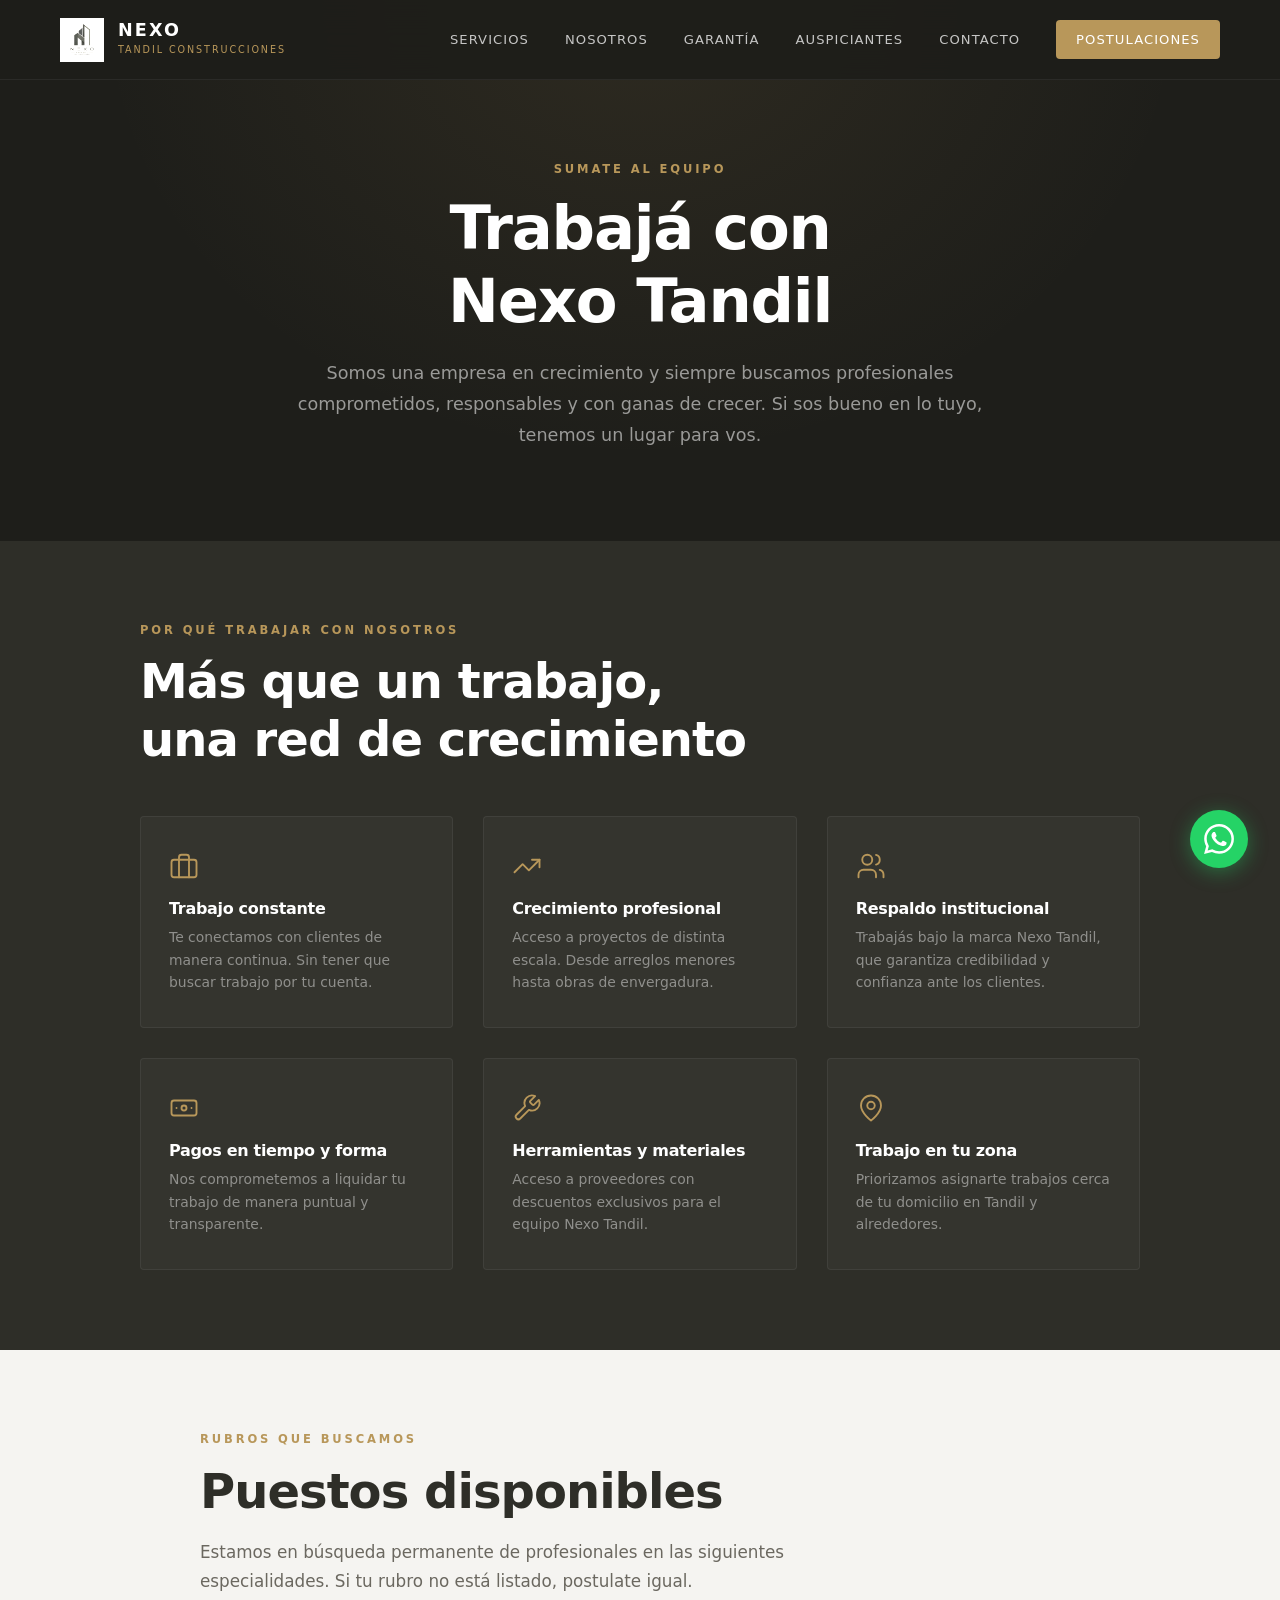
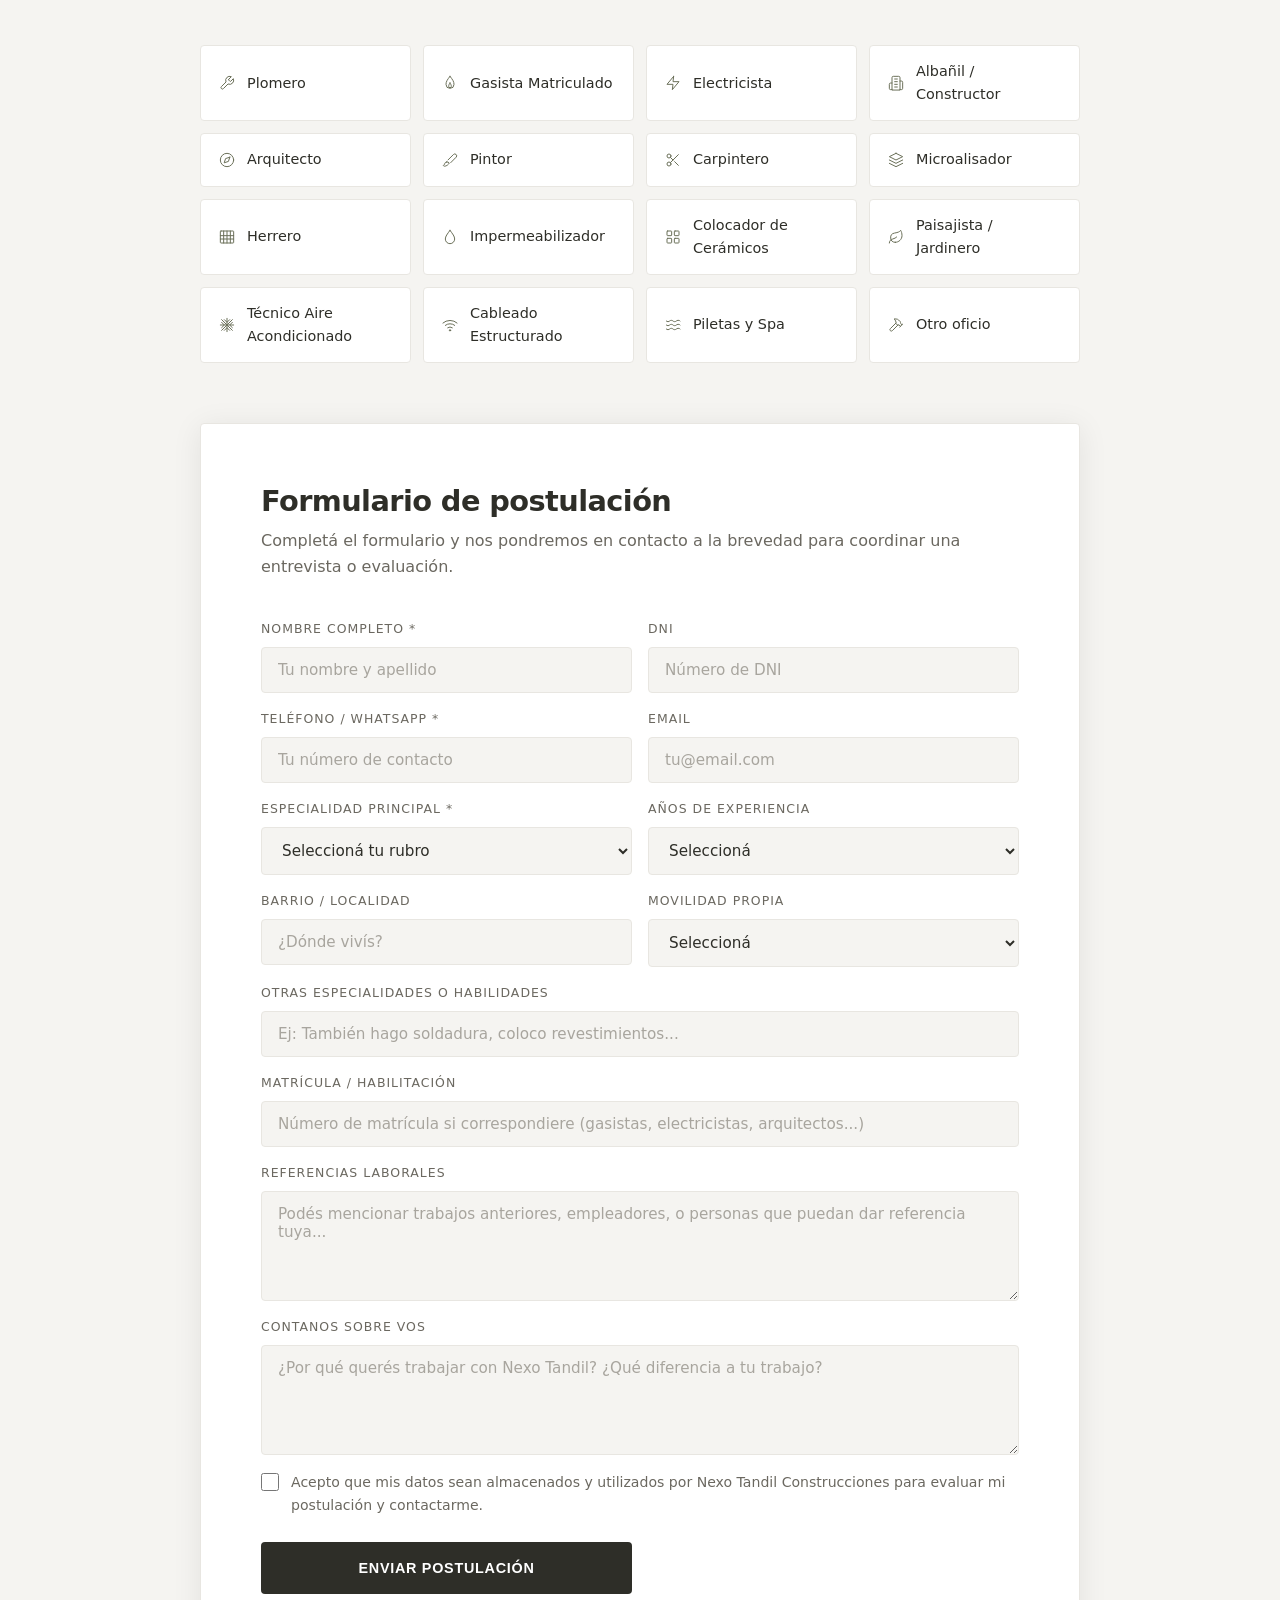
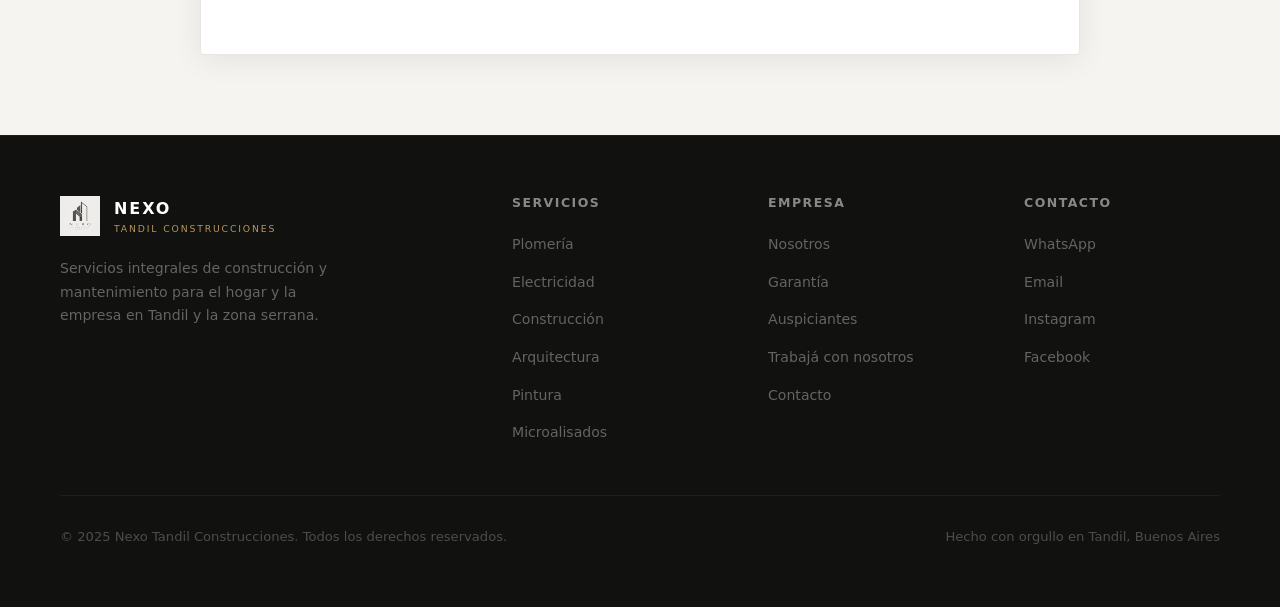
==== postulaciones.html @ 0456e1ce "Sitio web completo Nexo Tandil Construcciones Incluye página principal con servicios, garantía, ausp" ====
<!DOCTYPE html>
<html lang="es">
<head>
  <meta charset="UTF-8" />
  <meta name="viewport" content="width=device-width, initial-scale=1.0" />
  <title>Postulaciones — Nexo Tandil Construcciones</title>
  <meta name="description" content="Unite al equipo de Nexo Tandil Construcciones. Buscamos plomeros, electricistas, gasistas, pintores, carpinteros y más.">
  <link rel="stylesheet" href="style.css" />
</head>
<body>

<!-- SVG SPRITE -->
<svg xmlns="http://www.w3.org/2000/svg" style="display:none">
  <symbol id="i-wrench" viewBox="0 0 24 24" fill="none" stroke="currentColor" stroke-width="1.5" stroke-linecap="round" stroke-linejoin="round">
    <path d="M14.7 6.3a1 1 0 0 0 0 1.4l1.6 1.6a1 1 0 0 0 1.4 0l3.77-3.77a6 6 0 0 1-7.94 7.94l-6.91 6.91a2.12 2.12 0 0 1-3-3l6.91-6.91a6 6 0 0 1 7.94-7.94l-3.76 3.76z"/>
  </symbol>
  <symbol id="i-flame" viewBox="0 0 24 24" fill="none" stroke="currentColor" stroke-width="1.5" stroke-linecap="round" stroke-linejoin="round">
    <path d="M12 2C8 7 6 10 6 14a6 6 0 0 0 12 0c0-4-2-7-6-12z"/>
    <path d="M12 12c-1.5 2-2 3.5-2 5a2 2 0 0 0 4 0c0-1.5-.5-3-2-5z"/>
  </symbol>
  <symbol id="i-zap" viewBox="0 0 24 24" fill="none" stroke="currentColor" stroke-width="1.5" stroke-linecap="round" stroke-linejoin="round">
    <polygon points="13 2 3 14 12 14 11 22 21 10 12 10 13 2"/>
  </symbol>
  <symbol id="i-building" viewBox="0 0 24 24" fill="none" stroke="currentColor" stroke-width="1.5" stroke-linecap="round" stroke-linejoin="round">
    <path d="M6 22V4a2 2 0 0 1 2-2h8a2 2 0 0 1 2 2v18Z"/>
    <path d="M6 12H4a2 2 0 0 0-2 2v6a2 2 0 0 0 2 2h2"/>
    <path d="M18 9h2a2 2 0 0 1 2 2v9a2 2 0 0 1-2 2h-2"/>
    <line x1="10" y1="6" x2="14" y2="6"/><line x1="10" y1="10" x2="14" y2="10"/>
    <line x1="10" y1="14" x2="14" y2="14"/><line x1="10" y1="18" x2="14" y2="18"/>
  </symbol>
  <symbol id="i-compass" viewBox="0 0 24 24" fill="none" stroke="currentColor" stroke-width="1.5" stroke-linecap="round" stroke-linejoin="round">
    <circle cx="12" cy="12" r="10"/>
    <polygon points="16.24 7.76 14.12 14.12 7.76 16.24 9.88 9.88 16.24 7.76"/>
  </symbol>
  <symbol id="i-paintbrush" viewBox="0 0 24 24" fill="none" stroke="currentColor" stroke-width="1.5" stroke-linecap="round" stroke-linejoin="round">
    <path d="m9.06 11.9 8.07-8.06a2.85 2.85 0 1 1 4.03 4.03l-8.06 8.08"/>
    <path d="M7.07 14.94c-1.66 0-3 1.35-3 3.02 0 1.33-2.5 1.52-2 2.5 1 2 6.64.17 8.72-3.74a3.02 3.02 0 0 0-3.72-1.78z"/>
  </symbol>
  <symbol id="i-saw" viewBox="0 0 24 24" fill="none" stroke="currentColor" stroke-width="1.5" stroke-linecap="round" stroke-linejoin="round">
    <circle cx="6" cy="6" r="3"/><circle cx="6" cy="18" r="3"/>
    <line x1="20" y1="4" x2="8.12" y2="15.88"/>
    <line x1="14.47" y1="14.48" x2="20" y2="20"/>
    <line x1="8.12" y1="8.12" x2="12" y2="12"/>
  </symbol>
  <symbol id="i-layers" viewBox="0 0 24 24" fill="none" stroke="currentColor" stroke-width="1.5" stroke-linecap="round" stroke-linejoin="round">
    <polygon points="12 2 2 7 12 12 22 7 12 2"/>
    <polyline points="2 17 12 22 22 17"/>
    <polyline points="2 12 12 17 22 12"/>
  </symbol>
  <symbol id="i-gate" viewBox="0 0 24 24" fill="none" stroke="currentColor" stroke-width="1.5" stroke-linecap="round" stroke-linejoin="round">
    <rect x="2" y="3" width="20" height="18" rx="1"/>
    <line x1="7" y1="3" x2="7" y2="21"/><line x1="12" y1="3" x2="12" y2="21"/><line x1="17" y1="3" x2="17" y2="21"/>
    <line x1="2" y1="10" x2="22" y2="10"/><line x1="2" y1="15" x2="22" y2="15"/>
  </symbol>
  <symbol id="i-droplet" viewBox="0 0 24 24" fill="none" stroke="currentColor" stroke-width="1.5" stroke-linecap="round" stroke-linejoin="round">
    <path d="M12 2C8 7.5 5 11 5 15a7 7 0 0 0 14 0c0-4-3-7.5-7-13z"/>
  </symbol>
  <symbol id="i-home" viewBox="0 0 24 24" fill="none" stroke="currentColor" stroke-width="1.5" stroke-linecap="round" stroke-linejoin="round">
    <path d="m3 9 9-7 9 7v11a2 2 0 0 1-2 2H5a2 2 0 0 1-2-2z"/>
    <polyline points="9 22 9 12 15 12 15 22"/>
  </symbol>
  <symbol id="i-grid" viewBox="0 0 24 24" fill="none" stroke="currentColor" stroke-width="1.5" stroke-linecap="round" stroke-linejoin="round">
    <rect width="7" height="7" x="3" y="3" rx="1"/><rect width="7" height="7" x="14" y="3" rx="1"/>
    <rect width="7" height="7" x="14" y="14" rx="1"/><rect width="7" height="7" x="3" y="14" rx="1"/>
  </symbol>
  <symbol id="i-pin" viewBox="0 0 24 24" fill="none" stroke="currentColor" stroke-width="1.5" stroke-linecap="round" stroke-linejoin="round">
    <path d="M20 10c0 6-8 12-8 12S4 16 4 10a8 8 0 0 1 16 0z"/><circle cx="12" cy="10" r="3"/>
  </symbol>
  <!-- benefit icons -->
  <symbol id="i-briefcase" viewBox="0 0 24 24" fill="none" stroke="currentColor" stroke-width="1.5" stroke-linecap="round" stroke-linejoin="round">
    <rect width="20" height="14" x="2" y="7" rx="2"/>
    <path d="M16 21V5a2 2 0 0 0-2-2h-4a2 2 0 0 0-2 2v16"/>
  </symbol>
  <symbol id="i-trending" viewBox="0 0 24 24" fill="none" stroke="currentColor" stroke-width="1.5" stroke-linecap="round" stroke-linejoin="round">
    <polyline points="22 7 13.5 15.5 8.5 10.5 2 17"/>
    <polyline points="16 7 22 7 22 13"/>
  </symbol>
  <symbol id="i-users" viewBox="0 0 24 24" fill="none" stroke="currentColor" stroke-width="1.5" stroke-linecap="round" stroke-linejoin="round">
    <path d="M16 21v-2a4 4 0 0 0-4-4H6a4 4 0 0 0-4 4v2"/>
    <circle cx="9" cy="7" r="4"/>
    <path d="M22 21v-2a4 4 0 0 0-3-3.87"/>
    <path d="M16 3.13a4 4 0 0 1 0 7.75"/>
  </symbol>
  <symbol id="i-banknote" viewBox="0 0 24 24" fill="none" stroke="currentColor" stroke-width="1.5" stroke-linecap="round" stroke-linejoin="round">
    <rect width="20" height="12" x="2" y="6" rx="2"/>
    <circle cx="12" cy="12" r="2"/>
    <path d="M6 12h.01M18 12h.01"/>
  </symbol>
  <symbol id="i-tool" viewBox="0 0 24 24" fill="none" stroke="currentColor" stroke-width="1.5" stroke-linecap="round" stroke-linejoin="round">
    <path d="M14.7 6.3a1 1 0 0 0 0 1.4l1.6 1.6a1 1 0 0 0 1.4 0l3.77-3.77a6 6 0 0 1-7.94 7.94l-6.91 6.91a2.12 2.12 0 0 1-3-3l6.91-6.91a6 6 0 0 1 7.94-7.94l-3.76 3.76z"/>
  </symbol>
  <!-- snowflake / AC -->
  <symbol id="i-snowflake" viewBox="0 0 24 24" fill="none" stroke="currentColor" stroke-width="1.5" stroke-linecap="round" stroke-linejoin="round">
    <line x1="12" y1="2" x2="12" y2="22"/><line x1="2" y1="12" x2="22" y2="12"/>
    <path d="M20 4 4 20M4 4l16 16"/>
    <path d="m16 4-4 4-4-4M16 20l-4-4-4 4M4 8l4 4-4 4M20 8l-4 4 4 4"/>
  </symbol>
  <!-- wifi / cableado -->
  <symbol id="i-wifi" viewBox="0 0 24 24" fill="none" stroke="currentColor" stroke-width="1.5" stroke-linecap="round" stroke-linejoin="round">
    <path d="M5 12.55a11 11 0 0 1 14.08 0"/><path d="M1.42 9a16 16 0 0 1 21.16 0"/>
    <path d="M8.53 16.11a6 6 0 0 1 6.95 0"/><circle cx="12" cy="20" r="1" fill="currentColor"/>
  </symbol>
  <!-- waves / piletas -->
  <symbol id="i-waves" viewBox="0 0 24 24" fill="none" stroke="currentColor" stroke-width="1.5" stroke-linecap="round" stroke-linejoin="round">
    <path d="M2 6c.6.5 1.2 1 2.5 1C7 7 7 5 9.5 5s2.5 2 5 2 2.5-2 5-2 2.4.5 3 1"/>
    <path d="M2 12c.6.5 1.2 1 2.5 1 2.5 0 2.5-2 5-2s2.5 2 5 2 2.5-2 5-2 2.4.5 3 1"/>
    <path d="M2 18c.6.5 1.2 1 2.5 1 2.5 0 2.5-2 5-2s2.5 2 5 2 2.5-2 5-2 2.4.5 3 1"/>
  </symbol>
  <!-- leaf / jardín -->
  <symbol id="i-leaf" viewBox="0 0 24 24" fill="none" stroke="currentColor" stroke-width="1.5" stroke-linecap="round" stroke-linejoin="round">
    <path d="M11 20A7 7 0 0 1 9.8 6.1C15.5 5 17 4.48 19 2c1 2 2 4.18 2 8 0 5.5-4.78 10-10 10z"/>
    <path d="M2 21c0-3 1.85-5.36 5.08-6C9.5 14.52 12 13 13 12"/>
  </symbol>
  <!-- hammer -->
  <symbol id="i-hammer" viewBox="0 0 24 24" fill="none" stroke="currentColor" stroke-width="1.5" stroke-linecap="round" stroke-linejoin="round">
    <path d="m15 12-8.5 8.5c-.83.83-2.17.83-3 0v0a2.12 2.12 0 0 1 0-3L12 9"/>
    <path d="M17.64 15 22 10.64"/>
    <path d="m20.91 11.7-1.25-1.25c-.6-.6-.93-1.4-.93-2.25v-.86L16.01 4.6a5.56 5.56 0 0 0-3.94-1.64H9l.92.82A6.18 6.18 0 0 1 12 8.4v1.56l2 2h2.47l2.26 1.91"/>
  </symbol>
</svg>

<!-- NAVBAR -->
<nav class="navbar" id="navbar">
  <a href="index.html" class="nav-logo">
    <img src="logo.jpg" alt="Nexo Tandil Construcciones" />
    <div class="nav-logo-text">
      <span class="brand">Nexo</span>
      <span class="sub">Tandil Construcciones</span>
    </div>
  </a>
  <div class="nav-menu" id="navMenu">
    <a href="index.html#servicios">Servicios</a>
    <a href="index.html#nosotros">Nosotros</a>
    <a href="index.html#garantia">Garantía</a>
    <a href="index.html#auspiciantes">Auspiciantes</a>
    <a href="index.html#contacto">Contacto</a>
    <a href="postulaciones.html" class="nav-cta">Postulaciones</a>
  </div>
  <div class="nav-toggle" id="navToggle" onclick="toggleMenu()">
    <span id="t1"></span><span id="t2"></span><span id="t3"></span>
  </div>
</nav>

<!-- HERO -->
<div class="page-hero">
  <div class="page-hero-content">
    <span class="section-label">Sumate al equipo</span>
    <h1>Trabajá con<br/>Nexo Tandil</h1>
    <p>Somos una empresa en crecimiento y siempre buscamos profesionales comprometidos, responsables y con ganas de crecer. Si sos bueno en lo tuyo, tenemos un lugar para vos.</p>
  </div>
</div>

<!-- BENEFICIOS -->
<section class="benefits-section">
  <div class="benefits-inner">
    <span class="section-label">Por qué trabajar con nosotros</span>
    <h2 class="section-title">Más que un trabajo,<br/>una red de crecimiento</h2>
    <div class="benefits-grid">
      <div class="benefit-card">
        <span class="icon"><svg><use href="#i-briefcase"/></svg></span>
        <h4>Trabajo constante</h4>
        <p>Te conectamos con clientes de manera continua. Sin tener que buscar trabajo por tu cuenta.</p>
      </div>
      <div class="benefit-card">
        <span class="icon"><svg><use href="#i-trending"/></svg></span>
        <h4>Crecimiento profesional</h4>
        <p>Acceso a proyectos de distinta escala. Desde arreglos menores hasta obras de envergadura.</p>
      </div>
      <div class="benefit-card">
        <span class="icon"><svg><use href="#i-users"/></svg></span>
        <h4>Respaldo institucional</h4>
        <p>Trabajás bajo la marca Nexo Tandil, que garantiza credibilidad y confianza ante los clientes.</p>
      </div>
      <div class="benefit-card">
        <span class="icon"><svg><use href="#i-banknote"/></svg></span>
        <h4>Pagos en tiempo y forma</h4>
        <p>Nos comprometemos a liquidar tu trabajo de manera puntual y transparente.</p>
      </div>
      <div class="benefit-card">
        <span class="icon"><svg><use href="#i-tool"/></svg></span>
        <h4>Herramientas y materiales</h4>
        <p>Acceso a proveedores con descuentos exclusivos para el equipo Nexo Tandil.</p>
      </div>
      <div class="benefit-card">
        <span class="icon"><svg><use href="#i-pin"/></svg></span>
        <h4>Trabajo en tu zona</h4>
        <p>Priorizamos asignarte trabajos cerca de tu domicilio en Tandil y alrededores.</p>
      </div>
    </div>
  </div>
</section>

<!-- ROLES Y FORMULARIO -->
<section class="postulaciones-section">
  <div class="postulaciones-intro">
    <span class="section-label">Rubros que buscamos</span>
    <h2 class="section-title" style="color:var(--dark)">Puestos disponibles</h2>
    <p class="section-sub">Estamos en búsqueda permanente de profesionales en las siguientes especialidades. Si tu rubro no está listado, postulate igual.</p>
  </div>

  <div class="roles-grid">
    <div class="role-chip"><span class="role-icon"><svg><use href="#i-wrench"/></svg></span> Plomero</div>
    <div class="role-chip"><span class="role-icon"><svg><use href="#i-flame"/></svg></span> Gasista Matriculado</div>
    <div class="role-chip"><span class="role-icon"><svg><use href="#i-zap"/></svg></span> Electricista</div>
    <div class="role-chip"><span class="role-icon"><svg><use href="#i-building"/></svg></span> Albañil / Constructor</div>
    <div class="role-chip"><span class="role-icon"><svg><use href="#i-compass"/></svg></span> Arquitecto</div>
    <div class="role-chip"><span class="role-icon"><svg><use href="#i-paintbrush"/></svg></span> Pintor</div>
    <div class="role-chip"><span class="role-icon"><svg><use href="#i-saw"/></svg></span> Carpintero</div>
    <div class="role-chip"><span class="role-icon"><svg><use href="#i-layers"/></svg></span> Microalisador</div>
    <div class="role-chip"><span class="role-icon"><svg><use href="#i-gate"/></svg></span> Herrero</div>
    <div class="role-chip"><span class="role-icon"><svg><use href="#i-droplet"/></svg></span> Impermeabilizador</div>
    <div class="role-chip"><span class="role-icon"><svg><use href="#i-grid"/></svg></span> Colocador de Cerámicos</div>
    <div class="role-chip"><span class="role-icon"><svg><use href="#i-leaf"/></svg></span> Paisajista / Jardinero</div>
    <div class="role-chip"><span class="role-icon"><svg><use href="#i-snowflake"/></svg></span> Técnico Aire Acondicionado</div>
    <div class="role-chip"><span class="role-icon"><svg><use href="#i-wifi"/></svg></span> Cableado Estructurado</div>
    <div class="role-chip"><span class="role-icon"><svg><use href="#i-waves"/></svg></span> Piletas y Spa</div>
    <div class="role-chip"><span class="role-icon"><svg><use href="#i-hammer"/></svg></span> Otro oficio</div>
  </div>

  <div class="apply-form-wrap">
    <h2>Formulario de postulación</h2>
    <p>Completá el formulario y nos pondremos en contacto a la brevedad para coordinar una entrevista o evaluación.</p>
    <form class="apply-form" onsubmit="handleApplySubmit(event)">
      <div class="form-grid">
        <div class="form-group">
          <label for="a-name">Nombre completo *</label>
          <input type="text" id="a-name" placeholder="Tu nombre y apellido" required />
        </div>
        <div class="form-group">
          <label for="a-dni">DNI</label>
          <input type="text" id="a-dni" placeholder="Número de DNI" />
        </div>
        <div class="form-group">
          <label for="a-phone">Teléfono / WhatsApp *</label>
          <input type="tel" id="a-phone" placeholder="Tu número de contacto" required />
        </div>
        <div class="form-group">
          <label for="a-email">Email</label>
          <input type="email" id="a-email" placeholder="tu@email.com" />
        </div>
        <div class="form-group">
          <label for="a-specialty">Especialidad principal *</label>
          <select id="a-specialty" required>
            <option value="">Seleccioná tu rubro</option>
            <option>Plomero</option><option>Gasista Matriculado</option><option>Electricista</option>
            <option>Albañil / Constructor</option><option>Arquitecto</option><option>Pintor</option>
            <option>Carpintero</option><option>Microalisador</option><option>Herrero</option>
            <option>Impermeabilizador</option><option>Colocador de Cerámicos</option>
            <option>Paisajista / Jardinero</option><option>Técnico Aire Acondicionado</option>
            <option>Cableado Estructurado</option><option>Piletas y Spa</option><option>Otro oficio</option>
          </select>
        </div>
        <div class="form-group">
          <label for="a-experience">Años de experiencia</label>
          <select id="a-experience">
            <option value="">Seleccioná</option>
            <option>Menos de 1 año</option><option>1 a 3 años</option>
            <option>3 a 5 años</option><option>5 a 10 años</option><option>Más de 10 años</option>
          </select>
        </div>
        <div class="form-group">
          <label for="a-location">Barrio / Localidad</label>
          <input type="text" id="a-location" placeholder="¿Dónde vivís?" />
        </div>
        <div class="form-group">
          <label for="a-transport">Movilidad propia</label>
          <select id="a-transport">
            <option value="">Seleccioná</option>
            <option>Sí, tengo vehículo</option><option>Solo moto</option><option>Sin movilidad propia</option>
          </select>
        </div>
        <div class="form-group full">
          <label for="a-other">Otras especialidades o habilidades</label>
          <input type="text" id="a-other" placeholder="Ej: También hago soldadura, coloco revestimientos..." />
        </div>
        <div class="form-group full">
          <label for="a-matrix">Matrícula / Habilitación</label>
          <input type="text" id="a-matrix" placeholder="Número de matrícula si correspondiere (gasistas, electricistas, arquitectos...)" />
        </div>
        <div class="form-group full">
          <label for="a-refs">Referencias laborales</label>
          <textarea id="a-refs" placeholder="Podés mencionar trabajos anteriores, empleadores, o personas que puedan dar referencia tuya..."></textarea>
        </div>
        <div class="form-group full">
          <label for="a-about">Contanos sobre vos</label>
          <textarea id="a-about" placeholder="¿Por qué querés trabajar con Nexo Tandil? ¿Qué diferencia a tu trabajo?"></textarea>
        </div>
        <div class="form-group full" style="display:flex;align-items:flex-start;gap:12px;flex-direction:row;">
          <input type="checkbox" id="a-terms" required style="width:18px;height:18px;margin-top:2px;flex-shrink:0;accent-color:var(--gold);" />
          <label for="a-terms" style="font-size:0.88rem;color:var(--text-light);text-transform:none;letter-spacing:0;font-weight:400;">
            Acepto que mis datos sean almacenados y utilizados por Nexo Tandil Construcciones para evaluar mi postulación y contactarme.
          </label>
        </div>
        <div class="form-submit full">
          <button type="submit" class="btn btn-dark" style="width:100%;justify-content:center;padding:18px;">Enviar postulación</button>
        </div>
      </div>
    </form>
  </div>
</section>

<!-- FOOTER -->
<footer>
  <div class="footer-inner">
    <div class="footer-brand">
      <div class="footer-logo">
        <img src="logo.jpg" alt="Nexo Tandil" />
        <div>
          <div class="brand">Nexo</div>
          <div class="sub">Tandil Construcciones</div>
        </div>
      </div>
      <p class="footer-desc">Servicios integrales de construcción y mantenimiento para el hogar y la empresa en Tandil y la zona serrana.</p>
    </div>
    <div class="footer-col">
      <h4>Servicios</h4>
      <ul>
        <li><a href="index.html#servicios">Plomería</a></li>
        <li><a href="index.html#servicios">Electricidad</a></li>
        <li><a href="index.html#servicios">Construcción</a></li>
        <li><a href="index.html#servicios">Arquitectura</a></li>
        <li><a href="index.html#servicios">Pintura</a></li>
        <li><a href="index.html#servicios">Microalisados</a></li>
      </ul>
    </div>
    <div class="footer-col">
      <h4>Empresa</h4>
      <ul>
        <li><a href="index.html#nosotros">Nosotros</a></li>
        <li><a href="index.html#garantia">Garantía</a></li>
        <li><a href="index.html#auspiciantes">Auspiciantes</a></li>
        <li><a href="postulaciones.html">Trabajá con nosotros</a></li>
        <li><a href="index.html#contacto">Contacto</a></li>
      </ul>
    </div>
    <div class="footer-col">
      <h4>Contacto</h4>
      <ul>
        <li><a href="https://wa.me/5492494497723" target="_blank">WhatsApp</a></li>
        <li><a href="mailto:contacto@nexotandil.com">Email</a></li>
        <li><a href="#">Instagram</a></li>
        <li><a href="#">Facebook</a></li>
      </ul>
    </div>
  </div>
  <div class="footer-bottom">
    <p>&copy; 2025 Nexo Tandil Construcciones. Todos los derechos reservados.</p>
    <p>Hecho con orgullo en Tandil, Buenos Aires</p>
  </div>
</footer>

<div class="toast" id="toast"></div>

<a href="https://wa.me/5492494497723" target="_blank" class="wa-float" aria-label="Contactar por WhatsApp">
  <span class="wa-tooltip">Escribinos</span>
  <svg viewBox="0 0 24 24" xmlns="http://www.w3.org/2000/svg">
    <path d="M17.472 14.382c-.297-.149-1.758-.867-2.03-.967-.273-.099-.471-.148-.67.15-.197.297-.767.966-.94 1.164-.173.199-.347.223-.644.075-.297-.15-1.255-.463-2.39-1.475-.883-.788-1.48-1.761-1.653-2.059-.173-.297-.018-.458.13-.606.134-.133.298-.347.446-.52.149-.174.198-.298.298-.497.099-.198.05-.371-.025-.52-.075-.149-.669-1.612-.916-2.207-.242-.579-.487-.5-.669-.51-.173-.008-.371-.01-.57-.01-.198 0-.52.074-.792.372-.272.297-1.04 1.016-1.04 2.479 0 1.462 1.065 2.875 1.213 3.074.149.198 2.096 3.2 5.077 4.487.709.306 1.262.489 1.694.625.712.227 1.36.195 1.871.118.571-.085 1.758-.719 2.006-1.413.248-.694.248-1.289.173-1.413-.074-.124-.272-.198-.57-.347m-5.421 7.403h-.004a9.87 9.87 0 0 1-5.031-1.378l-.361-.214-3.741.982.998-3.648-.235-.374a9.86 9.86 0 0 1-1.51-5.26c.001-5.45 4.436-9.884 9.888-9.884 2.64 0 5.122 1.03 6.988 2.898a9.825 9.825 0 0 1 2.893 6.994c-.003 5.45-4.437 9.884-9.885 9.884m8.413-18.297A11.815 11.815 0 0 0 12.05 0C5.495 0 .16 5.335.157 11.892c0 2.096.547 4.142 1.588 5.945L.057 24l6.305-1.654a11.882 11.882 0 0 0 5.683 1.448h.005c6.554 0 11.89-5.335 11.893-11.893a11.821 11.821 0 0 0-3.48-8.413Z"/>
  </svg>
</a>

<script>
  window.addEventListener('scroll', () => {
    document.getElementById('navbar').classList.toggle('scrolled', window.scrollY > 60);
  });

  let menuOpen = false;
  function toggleMenu() {
    menuOpen = !menuOpen;
    document.getElementById('navMenu').classList.toggle('open', menuOpen);
    const t1 = document.getElementById('t1'), t2 = document.getElementById('t2'), t3 = document.getElementById('t3');
    if (menuOpen) { t1.style.transform='rotate(45deg) translate(5px,5px)'; t2.style.opacity='0'; t3.style.transform='rotate(-45deg) translate(5px,-5px)'; }
    else { t1.style.transform=''; t2.style.opacity=''; t3.style.transform=''; }
  }
  document.querySelectorAll('.nav-menu a').forEach(a => a.addEventListener('click', () => { if (menuOpen) toggleMenu(); }));

  function showToast(msg) {
    const t = document.getElementById('toast');
    t.textContent = msg;
    t.classList.add('show');
    setTimeout(() => t.classList.remove('show'), 5000);
  }

  function handleApplySubmit(e) {
    e.preventDefault();
    showToast('Postulación enviada. Te contactamos pronto.');
    e.target.reset();
    window.scrollTo({ top: 0, behavior: 'smooth' });
  }

  const obs = new IntersectionObserver(entries => {
    entries.forEach(entry => {
      if (entry.isIntersecting) { entry.target.style.opacity='1'; entry.target.style.transform='translateY(0)'; }
    });
  }, { threshold: 0.08 });

  document.querySelectorAll('.role-chip, .benefit-card').forEach(el => {
    el.style.opacity = '0';
    el.style.transform = 'translateY(18px)';
    el.style.transition = 'opacity 0.4s ease, transform 0.4s ease, border-color 0.3s ease, background 0.3s ease';
    obs.observe(el);
  });
</script>
</body>
</html>
---- style.css ----
/* === VARIABLES === */
:root {
  --dark: #2e2e28;
  --charcoal: #3d3d35;
  --olive: #6b7059;
  --gold: #b8975a;
  --gold-light: #d4b07a;
  --bg: #f5f4f1;
  --bg-dark: #1e1e1a;
  --white: #ffffff;
  --gray-light: #e8e6e1;
  --gray-mid: #a8a59e;
  --text: #2e2e28;
  --text-light: #6b6860;
  --section-pad: 90px 0;
  --radius: 4px;
  --shadow: 0 4px 30px rgba(0,0,0,0.08);
  --shadow-lg: 0 8px 50px rgba(0,0,0,0.15);
  --transition: all 0.3s ease;
}

/* === RESET === */
*, *::before, *::after { box-sizing: border-box; margin: 0; padding: 0; }
html { scroll-behavior: smooth; }
body { font-family: 'Segoe UI', system-ui, -apple-system, sans-serif; background: var(--bg); color: var(--text); line-height: 1.6; }
a { text-decoration: none; color: inherit; }
img { max-width: 100%; display: block; }
ul { list-style: none; }

/* === TYPOGRAPHY === */
h1, h2, h3, h4 { line-height: 1.2; font-weight: 700; letter-spacing: -0.02em; }
.section-label {
  font-size: 0.72rem;
  letter-spacing: 0.25em;
  text-transform: uppercase;
  color: var(--gold);
  font-weight: 600;
  margin-bottom: 14px;
  display: block;
}
.section-title {
  font-size: clamp(2rem, 4vw, 3rem);
  color: var(--dark);
  margin-bottom: 18px;
}
.section-sub {
  font-size: 1.05rem;
  color: var(--text-light);
  max-width: 600px;
  line-height: 1.7;
}

/* === BUTTONS === */
.btn {
  display: inline-flex;
  align-items: center;
  gap: 10px;
  padding: 15px 32px;
  border-radius: var(--radius);
  font-weight: 600;
  font-size: 0.9rem;
  letter-spacing: 0.05em;
  text-transform: uppercase;
  cursor: pointer;
  border: none;
  transition: var(--transition);
}
.btn-primary {
  background: var(--gold);
  color: var(--white);
}
.btn-primary:hover { background: var(--gold-light); transform: translateY(-2px); box-shadow: 0 8px 25px rgba(184,151,90,0.35); }
.btn-outline {
  background: transparent;
  color: var(--white);
  border: 1.5px solid rgba(255,255,255,0.5);
}
.btn-outline:hover { background: rgba(255,255,255,0.1); border-color: var(--white); }
.btn-dark {
  background: var(--dark);
  color: var(--white);
}
.btn-dark:hover { background: var(--charcoal); transform: translateY(-2px); box-shadow: var(--shadow); }

/* === NAVBAR === */
.navbar {
  position: fixed;
  top: 0; left: 0; right: 0;
  z-index: 1000;
  display: flex;
  align-items: center;
  justify-content: space-between;
  padding: 0 60px;
  height: 80px;
  background: rgba(30,30,26,0.95);
  backdrop-filter: blur(20px);
  border-bottom: 1px solid rgba(255,255,255,0.06);
  transition: var(--transition);
}
.navbar.scrolled { height: 68px; background: rgba(20,20,17,0.98); }
.nav-logo { display: flex; align-items: center; gap: 14px; }
.nav-logo img { height: 44px; width: 44px; object-fit: contain; filter: brightness(1.1); }
.nav-logo-text { display: flex; flex-direction: column; }
.nav-logo-text .brand { font-size: 1.1rem; font-weight: 800; letter-spacing: 0.12em; color: var(--white); text-transform: uppercase; line-height: 1; }
.nav-logo-text .sub { font-size: 0.6rem; letter-spacing: 0.2em; color: var(--gold); text-transform: uppercase; margin-top: 3px; }
.nav-menu { display: flex; align-items: center; gap: 36px; }
.nav-menu a { font-size: 0.82rem; letter-spacing: 0.08em; text-transform: uppercase; color: rgba(255,255,255,0.75); font-weight: 500; transition: var(--transition); position: relative; }
.nav-menu a::after { content: ''; position: absolute; bottom: -4px; left: 0; width: 0; height: 1px; background: var(--gold); transition: var(--transition); }
.nav-menu a:hover { color: var(--white); }
.nav-menu a:hover::after { width: 100%; }
.nav-cta { background: var(--gold); color: var(--white) !important; padding: 9px 20px; border-radius: var(--radius); }
.nav-cta::after { display: none !important; }
.nav-cta:hover { background: var(--gold-light) !important; }
.nav-toggle { display: none; flex-direction: column; gap: 5px; cursor: pointer; padding: 4px; }
.nav-toggle span { display: block; width: 24px; height: 2px; background: var(--white); transition: var(--transition); border-radius: 2px; }

/* === HERO === */
.hero {
  min-height: 100vh;
  background: var(--bg-dark);
  display: flex;
  align-items: center;
  position: relative;
  overflow: hidden;
}
.hero-bg {
  position: absolute;
  inset: 0;
  background:
    radial-gradient(ellipse at 70% 50%, rgba(107,112,89,0.15) 0%, transparent 60%),
    radial-gradient(ellipse at 20% 80%, rgba(184,151,90,0.08) 0%, transparent 50%),
    linear-gradient(135deg, #1a1a16 0%, #2a2a22 50%, #1e1e1a 100%);
}
.hero-grid {
  position: absolute;
  inset: 0;
  background-image:
    linear-gradient(rgba(255,255,255,0.025) 1px, transparent 1px),
    linear-gradient(90deg, rgba(255,255,255,0.025) 1px, transparent 1px);
  background-size: 60px 60px;
}
.hero-content {
  position: relative;
  z-index: 2;
  max-width: 1280px;
  margin: 0 auto;
  padding: 0 60px;
  padding-top: 80px;
}
.hero-badge {
  display: inline-flex;
  align-items: center;
  gap: 10px;
  background: rgba(184,151,90,0.12);
  border: 1px solid rgba(184,151,90,0.3);
  color: var(--gold-light);
  font-size: 0.75rem;
  letter-spacing: 0.15em;
  text-transform: uppercase;
  padding: 8px 18px;
  border-radius: 50px;
  margin-bottom: 36px;
  font-weight: 500;
}
.hero-badge::before { content: '●'; font-size: 0.5rem; color: var(--gold); animation: pulse 2s infinite; }
@keyframes pulse { 0%,100%{opacity:1} 50%{opacity:0.4} }
.hero h1 {
  font-size: clamp(2.8rem, 6vw, 5.5rem);
  color: var(--white);
  font-weight: 800;
  letter-spacing: -0.03em;
  line-height: 1.08;
  margin-bottom: 28px;
  max-width: 820px;
}
.hero h1 .accent { color: var(--gold); }
.hero-desc {
  font-size: 1.15rem;
  color: rgba(255,255,255,0.6);
  max-width: 560px;
  line-height: 1.75;
  margin-bottom: 50px;
}
.hero-actions { display: flex; gap: 16px; flex-wrap: wrap; align-items: center; margin-bottom: 80px; }
.hero-stats {
  display: flex;
  gap: 60px;
  padding-top: 50px;
  border-top: 1px solid rgba(255,255,255,0.08);
}
.stat-item {}
.stat-num { font-size: 2.2rem; font-weight: 800; color: var(--white); line-height: 1; margin-bottom: 4px; }
.stat-num span { color: var(--gold); }
.stat-label { font-size: 0.78rem; letter-spacing: 0.1em; text-transform: uppercase; color: rgba(255,255,255,0.4); }
.hero-scroll {
  position: absolute;
  bottom: 40px;
  right: 60px;
  display: flex;
  align-items: center;
  gap: 12px;
  color: rgba(255,255,255,0.35);
  font-size: 0.72rem;
  letter-spacing: 0.15em;
  text-transform: uppercase;
}
.scroll-line { width: 50px; height: 1px; background: rgba(255,255,255,0.2); }

/* === SERVICES === */
.services { padding: var(--section-pad); background: var(--bg); }
.services-inner { max-width: 1280px; margin: 0 auto; padding: 0 60px; }
.services-header { margin-bottom: 64px; }
.services-grid {
  display: grid;
  grid-template-columns: repeat(auto-fill, minmax(260px, 1fr));
  gap: 1px;
  background: var(--gray-light);
  border: 1px solid var(--gray-light);
}
.service-card {
  background: var(--white);
  padding: 40px 36px;
  cursor: default;
  transition: var(--transition);
  position: relative;
  overflow: hidden;
}
.service-card::before {
  content: '';
  position: absolute;
  bottom: 0; left: 0;
  width: 0; height: 3px;
  background: var(--gold);
  transition: var(--transition);
}
.service-card:hover { background: var(--dark); }
.service-card:hover .service-icon { color: var(--gold); }
.service-card:hover .service-name { color: var(--white); }
.service-card:hover .service-desc { color: rgba(255,255,255,0.55); }
.service-card:hover::before { width: 100%; }
.service-icon { color: var(--charcoal); margin-bottom: 22px; display: block; transition: var(--transition); }
.service-icon svg { width: 38px; height: 38px; display: block; transition: var(--transition); }
.service-card:hover .service-icon { color: var(--gold); }
.service-name { font-size: 1.1rem; font-weight: 700; color: var(--dark); margin-bottom: 10px; transition: var(--transition); }
.service-desc { font-size: 0.88rem; color: var(--text-light); line-height: 1.6; transition: var(--transition); }

/* === ABOUT / WHY === */
.about { padding: var(--section-pad); background: var(--dark); }
.about-inner {
  max-width: 1280px;
  margin: 0 auto;
  padding: 0 60px;
  display: grid;
  grid-template-columns: 1fr 1fr;
  gap: 100px;
  align-items: center;
}
.about-text .section-title { color: var(--white); }
.about-text .section-sub { color: rgba(255,255,255,0.55); }
.about-features { margin-top: 48px; display: flex; flex-direction: column; gap: 28px; }
.about-feature { display: flex; gap: 20px; align-items: flex-start; }
.feature-icon { width: 44px; height: 44px; background: rgba(184,151,90,0.12); border: 1px solid rgba(184,151,90,0.25); border-radius: var(--radius); display: flex; align-items: center; justify-content: center; flex-shrink: 0; color: var(--gold); }
.feature-icon svg { width: 20px; height: 20px; display: block; }
.feature-text h4 { color: var(--white); font-size: 1rem; margin-bottom: 5px; }
.feature-text p { color: rgba(255,255,255,0.5); font-size: 0.88rem; line-height: 1.6; }
.about-visual {
  background: linear-gradient(135deg, rgba(184,151,90,0.08) 0%, rgba(107,112,89,0.12) 100%);
  border: 1px solid rgba(255,255,255,0.06);
  border-radius: var(--radius);
  padding: 60px 50px;
  display: flex;
  flex-direction: column;
  gap: 32px;
}
.coverage-item { display: flex; align-items: center; gap: 16px; }
.coverage-dot { width: 8px; height: 8px; border-radius: 50%; background: var(--gold); flex-shrink: 0; }
.coverage-info h4 { color: var(--white); font-size: 0.95rem; font-weight: 600; }
.coverage-info p { color: rgba(255,255,255,0.4); font-size: 0.82rem; }
.coverage-divider { height: 1px; background: rgba(255,255,255,0.06); }

/* === WARRANTY === */
.warranty { padding: var(--section-pad); background: var(--charcoal); position: relative; overflow: hidden; }
.warranty::before {
  content: '';
  position: absolute;
  top: -100px; right: -100px;
  width: 500px; height: 500px;
  background: radial-gradient(circle, rgba(184,151,90,0.08) 0%, transparent 70%);
  pointer-events: none;
}
.warranty-inner {
  max-width: 1280px;
  margin: 0 auto;
  padding: 0 60px;
  display: grid;
  grid-template-columns: 1.2fr 1fr;
  gap: 80px;
  align-items: center;
}
.warranty-content .section-title { color: var(--white); }
.warranty-content .section-sub { color: rgba(255,255,255,0.55); margin-bottom: 40px; }
.warranty-badges { display: flex; gap: 24px; flex-wrap: wrap; }
.warranty-badge {
  display: flex;
  align-items: center;
  gap: 12px;
  background: rgba(255,255,255,0.04);
  border: 1px solid rgba(255,255,255,0.08);
  padding: 14px 20px;
  border-radius: var(--radius);
  color: rgba(255,255,255,0.7);
  font-size: 0.85rem;
}
.warranty-badge .badge-icon { color: var(--gold-light); }
.warranty-badge .badge-icon svg { width: 18px; height: 18px; display: block; }
.warranty-card {
  background: linear-gradient(135deg, var(--gold) 0%, #9a7b3e 100%);
  border-radius: var(--radius);
  padding: 50px 44px;
  text-align: center;
  position: relative;
  overflow: hidden;
}
.warranty-card::before {
  content: '';
  position: absolute;
  top: -40px; right: -40px;
  width: 160px; height: 160px;
  border: 1px solid rgba(255,255,255,0.15);
  border-radius: 50%;
}
.warranty-card::after {
  content: '';
  position: absolute;
  top: -70px; right: -70px;
  width: 220px; height: 220px;
  border: 1px solid rgba(255,255,255,0.08);
  border-radius: 50%;
}
.warranty-num { font-size: 5rem; font-weight: 800; color: var(--white); line-height: 1; margin-bottom: 4px; position: relative; z-index: 1; }
.warranty-label { font-size: 0.8rem; letter-spacing: 0.2em; text-transform: uppercase; color: rgba(255,255,255,0.8); margin-bottom: 32px; position: relative; z-index: 1; }
.warranty-divider { height: 1px; background: rgba(255,255,255,0.25); margin-bottom: 28px; }
.warranty-extend { position: relative; z-index: 1; }
.warranty-extend p { font-size: 0.85rem; color: rgba(255,255,255,0.8); line-height: 1.5; margin-bottom: 16px; }
.warranty-price { font-size: 1.8rem; font-weight: 800; color: var(--white); }
.warranty-price span { font-size: 1rem; font-weight: 400; }
.warranty-extend .btn { width: 100%; justify-content: center; margin-top: 20px; background: rgba(255,255,255,0.15); color: var(--white); border: 1px solid rgba(255,255,255,0.3); font-size: 0.8rem; }
.warranty-extend .btn:hover { background: rgba(255,255,255,0.25); }

/* === SPONSORS === */
.sponsors { padding: var(--section-pad); background: var(--bg); }
.sponsors-inner { max-width: 1280px; margin: 0 auto; padding: 0 60px; }
.sponsors-header { text-align: center; margin-bottom: 64px; }
.sponsors-header .section-sub { margin: 0 auto; text-align: center; }
.sponsors-grid {
  display: grid;
  grid-template-columns: repeat(auto-fill, minmax(220px, 1fr));
  gap: 20px;
  margin-bottom: 50px;
}
.sponsor-card {
  background: var(--white);
  border: 1px solid var(--gray-light);
  border-radius: var(--radius);
  padding: 40px 30px;
  text-align: center;
  transition: var(--transition);
  cursor: default;
}
.sponsor-card:hover { border-color: var(--gold); box-shadow: 0 4px 20px rgba(184,151,90,0.12); transform: translateY(-3px); }
.sponsor-logo { font-size: 2.5rem; margin-bottom: 14px; }
.sponsor-name { font-size: 0.95rem; font-weight: 700; color: var(--dark); margin-bottom: 4px; }
.sponsor-cat { font-size: 0.78rem; color: var(--gray-mid); text-transform: uppercase; letter-spacing: 0.08em; }
.sponsor-join {
  background: linear-gradient(135deg, var(--dark) 0%, var(--charcoal) 100%);
  border-radius: var(--radius);
  padding: 60px;
  text-align: center;
  display: flex;
  flex-direction: column;
  align-items: center;
  gap: 20px;
}
.sponsor-join h3 { font-size: 1.6rem; color: var(--white); }
.sponsor-join p { color: rgba(255,255,255,0.55); max-width: 460px; font-size: 0.95rem; line-height: 1.7; }

/* === CONTACT === */
.contact { padding: var(--section-pad); background: var(--bg-dark); }
.contact-inner {
  max-width: 1280px;
  margin: 0 auto;
  padding: 0 60px;
  display: grid;
  grid-template-columns: 1fr 1fr;
  gap: 80px;
}
.contact-info .section-title { color: var(--white); }
.contact-info .section-sub { color: rgba(255,255,255,0.5); }
.contact-details { margin-top: 48px; display: flex; flex-direction: column; gap: 24px; }
.contact-item { display: flex; gap: 18px; align-items: flex-start; }
.contact-icon { width: 46px; height: 46px; background: rgba(184,151,90,0.1); border: 1px solid rgba(184,151,90,0.2); border-radius: var(--radius); display: flex; align-items: center; justify-content: center; flex-shrink: 0; color: var(--gold); }
.contact-icon svg { width: 20px; height: 20px; display: block; }
.contact-text h4 { color: var(--white); font-size: 0.95rem; margin-bottom: 4px; }
.contact-text p { color: rgba(255,255,255,0.45); font-size: 0.88rem; }
.contact-text a { color: rgba(255,255,255,0.45); font-size: 0.88rem; transition: var(--transition); }
.contact-text a:hover { color: var(--gold); }
.contact-form {
  background: rgba(255,255,255,0.03);
  border: 1px solid rgba(255,255,255,0.07);
  border-radius: var(--radius);
  padding: 50px 44px;
}
.contact-form h3 { color: var(--white); font-size: 1.4rem; margin-bottom: 30px; }
.form-grid { display: grid; grid-template-columns: 1fr 1fr; gap: 16px; }
.form-group { display: flex; flex-direction: column; gap: 8px; }
.form-group.full { grid-column: 1 / -1; }
.form-group label { font-size: 0.78rem; letter-spacing: 0.08em; text-transform: uppercase; color: rgba(255,255,255,0.45); font-weight: 500; }
.form-group input,
.form-group textarea,
.form-group select {
  background: rgba(255,255,255,0.05);
  border: 1px solid rgba(255,255,255,0.1);
  border-radius: var(--radius);
  padding: 13px 16px;
  color: var(--white);
  font-size: 0.95rem;
  font-family: inherit;
  transition: var(--transition);
  outline: none;
}
.form-group input:focus,
.form-group textarea:focus,
.form-group select:focus {
  border-color: var(--gold);
  background: rgba(184,151,90,0.05);
}
.form-group input::placeholder,
.form-group textarea::placeholder { color: rgba(255,255,255,0.2); }
.form-group select option { background: var(--dark); color: var(--white); }
.form-group textarea { resize: vertical; min-height: 110px; }
.form-submit { margin-top: 10px; }
.form-submit .btn { width: 100%; justify-content: center; }

/* === FOOTER === */
footer {
  background: #111110;
  padding: 60px;
  border-top: 1px solid rgba(255,255,255,0.05);
}
.footer-inner {
  max-width: 1280px;
  margin: 0 auto;
  display: grid;
  grid-template-columns: 2fr 1fr 1fr 1fr;
  gap: 60px;
  margin-bottom: 50px;
}
.footer-brand {}
.footer-logo { display: flex; align-items: center; gap: 14px; margin-bottom: 20px; }
.footer-logo img { height: 40px; width: 40px; object-fit: contain; }
.footer-logo .brand { font-size: 1rem; font-weight: 800; letter-spacing: 0.12em; color: var(--white); text-transform: uppercase; }
.footer-logo .sub { font-size: 0.58rem; letter-spacing: 0.2em; color: var(--gold); text-transform: uppercase; }
.footer-desc { font-size: 0.88rem; color: rgba(255,255,255,0.35); line-height: 1.7; max-width: 280px; }
.footer-col h4 { font-size: 0.78rem; letter-spacing: 0.12em; text-transform: uppercase; color: rgba(255,255,255,0.5); margin-bottom: 20px; font-weight: 600; }
.footer-col ul { display: flex; flex-direction: column; gap: 12px; }
.footer-col ul li a { font-size: 0.88rem; color: rgba(255,255,255,0.35); transition: var(--transition); }
.footer-col ul li a:hover { color: var(--gold); }
.footer-bottom {
  max-width: 1280px;
  margin: 0 auto;
  padding-top: 30px;
  border-top: 1px solid rgba(255,255,255,0.06);
  display: flex;
  justify-content: space-between;
  align-items: center;
}
.footer-bottom p { font-size: 0.82rem; color: rgba(255,255,255,0.25); }
.footer-bottom a { color: var(--gold); }

/* === POSTULACIONES PAGE === */
.page-hero {
  padding: 160px 60px 90px;
  background: var(--bg-dark);
  text-align: center;
  position: relative;
  overflow: hidden;
}
.page-hero::before {
  content: '';
  position: absolute;
  inset: 0;
  background:
    radial-gradient(ellipse at 50% 0%, rgba(184,151,90,0.1) 0%, transparent 60%),
    linear-gradient(180deg, #1e1e1a 0%, #15151200 100%);
}
.page-hero-content { position: relative; z-index: 1; max-width: 700px; margin: 0 auto; }
.page-hero h1 { font-size: clamp(2.2rem, 5vw, 3.8rem); color: var(--white); margin-bottom: 20px; }
.page-hero p { font-size: 1.1rem; color: rgba(255,255,255,0.55); line-height: 1.75; }
.postulaciones-section { padding: 80px 60px; max-width: 1000px; margin: 0 auto; }
.postulaciones-intro { margin-bottom: 50px; }
.roles-grid { display: grid; grid-template-columns: repeat(auto-fill, minmax(200px, 1fr)); gap: 12px; margin-bottom: 60px; }
.role-chip {
  background: var(--white);
  border: 1px solid var(--gray-light);
  border-radius: var(--radius);
  padding: 14px 18px;
  display: flex;
  align-items: center;
  gap: 12px;
  font-size: 0.9rem;
  font-weight: 500;
  color: var(--dark);
  transition: var(--transition);
}
.role-chip:hover { border-color: var(--gold); background: rgba(184,151,90,0.04); }
.role-chip .role-icon { color: var(--olive); }
.role-chip .role-icon svg { width: 16px; height: 16px; display: block; }
.apply-form-wrap {
  background: var(--white);
  border: 1px solid var(--gray-light);
  border-radius: var(--radius);
  padding: 60px;
  box-shadow: var(--shadow);
}
.apply-form-wrap h2 { font-size: 1.8rem; color: var(--dark); margin-bottom: 10px; }
.apply-form-wrap > p { color: var(--text-light); margin-bottom: 40px; }
.apply-form .form-grid { grid-template-columns: 1fr 1fr; }
.apply-form .form-group label { color: var(--text-light); }
.apply-form .form-group input,
.apply-form .form-group textarea,
.apply-form .form-group select {
  background: var(--bg);
  border-color: var(--gray-light);
  color: var(--dark);
}
.apply-form .form-group input:focus,
.apply-form .form-group textarea:focus,
.apply-form .form-group select:focus { border-color: var(--gold); background: rgba(184,151,90,0.04); }
.apply-form .form-group input::placeholder,
.apply-form .form-group textarea::placeholder { color: var(--gray-mid); }
.apply-form .form-group select option { background: var(--white); color: var(--dark); }
.apply-form .form-submit .btn { background: var(--dark); color: var(--white); }
.apply-form .form-submit .btn:hover { background: var(--charcoal); }
.benefits-section { background: var(--dark); padding: 80px 60px; }
.benefits-inner { max-width: 1000px; margin: 0 auto; }
.benefits-section .section-title { color: var(--white); margin-bottom: 48px; }
.benefits-grid { display: grid; grid-template-columns: repeat(3, 1fr); gap: 30px; }
.benefit-card { background: rgba(255,255,255,0.03); border: 1px solid rgba(255,255,255,0.06); border-radius: var(--radius); padding: 34px 28px; }
.benefit-card .icon { color: var(--gold); margin-bottom: 18px; display: block; }
.benefit-card .icon svg { width: 30px; height: 30px; display: block; }
.benefit-card h4 { color: var(--white); font-size: 1rem; margin-bottom: 8px; }
.benefit-card p { color: rgba(255,255,255,0.45); font-size: 0.87rem; line-height: 1.6; }

/* === WHATSAPP FLOAT === */
.wa-float {
  position: fixed;
  bottom: 32px;
  right: 32px;
  z-index: 999;
  width: 58px;
  height: 58px;
  background: #25D366;
  border-radius: 50%;
  display: flex;
  align-items: center;
  justify-content: center;
  box-shadow: 0 4px 20px rgba(37,211,102,0.4);
  transition: transform 0.25s ease, box-shadow 0.25s ease;
  cursor: pointer;
}
.wa-float:hover {
  transform: scale(1.1);
  box-shadow: 0 6px 28px rgba(37,211,102,0.55);
}
.wa-float svg { width: 30px; height: 30px; fill: #fff; display: block; }
.wa-tooltip {
  position: absolute;
  right: 68px;
  background: var(--dark);
  color: var(--white);
  font-size: 0.8rem;
  white-space: nowrap;
  padding: 7px 14px;
  border-radius: var(--radius);
  opacity: 0;
  pointer-events: none;
  transition: opacity 0.2s ease;
}
.wa-float:hover .wa-tooltip { opacity: 1; }
@media (max-width: 768px) {
  .wa-float { bottom: 22px; right: 20px; width: 52px; height: 52px; }
  .wa-float svg { width: 26px; height: 26px; }
  .wa-tooltip { display: none; }
}

/* === NOTIFICATION === */
.toast {
  position: fixed;
  bottom: 30px;
  right: 30px;
  background: var(--dark);
  color: var(--white);
  padding: 16px 24px;
  border-radius: var(--radius);
  border-left: 3px solid var(--gold);
  font-size: 0.92rem;
  z-index: 9999;
  transform: translateY(100px);
  opacity: 0;
  transition: all 0.4s cubic-bezier(0.34, 1.56, 0.64, 1);
  max-width: 340px;
}
.toast.show { transform: translateY(0); opacity: 1; }

/* === RESPONSIVE === */
@media (max-width: 1024px) {
  .navbar { padding: 0 30px; }
  .hero-content { padding: 0 30px; padding-top: 80px; }
  .services-inner, .about-inner, .warranty-inner, .sponsors-inner, .contact-inner { padding: 0 30px; }
  footer { padding: 50px 30px; }
  .footer-inner { grid-template-columns: 1fr 1fr; gap: 40px; }
  .about-inner, .warranty-inner, .contact-inner { grid-template-columns: 1fr; gap: 50px; }
  .benefits-grid { grid-template-columns: 1fr 1fr; }
  .postulaciones-section, .benefits-section { padding: 60px 30px; }
  .page-hero { padding: 140px 30px 70px; }
}
@media (max-width: 768px) {
  .navbar { padding: 0 20px; }
  .nav-menu { display: none; position: fixed; top: 0; left: 0; right: 0; bottom: 0; background: rgba(20,20,17,0.98); flex-direction: column; justify-content: center; gap: 32px; z-index: 999; }
  .nav-menu.open { display: flex; }
  .nav-menu a { font-size: 1.1rem; }
  .nav-toggle { display: flex; z-index: 1000; }
  .hero-content { padding: 0 20px; padding-top: 80px; }
  .hero-stats { gap: 30px; flex-wrap: wrap; }
  .hero-scroll { display: none; }
  .services-inner, .sponsors-inner { padding: 0 20px; }
  .about-inner, .warranty-inner, .contact-inner { padding: 0 20px; gap: 40px; }
  .form-grid { grid-template-columns: 1fr; }
  footer { padding: 40px 20px; }
  .footer-inner { grid-template-columns: 1fr; gap: 30px; }
  .footer-bottom { flex-direction: column; gap: 10px; text-align: center; }
  .warranty-badges { flex-direction: column; }
  .benefits-grid { grid-template-columns: 1fr; }
  .apply-form-wrap { padding: 30px 24px; }
  .postulaciones-section { padding: 50px 20px; }
  .benefits-section { padding: 50px 20px; }
  .contact-form { padding: 36px 28px; }
  .sponsor-join { padding: 40px 30px; }
}
@media (max-width: 480px) {
  .hero h1 { font-size: 2.2rem; }
  .hero-actions { flex-direction: column; align-items: flex-start; }
  .services-grid { grid-template-columns: 1fr; }
  .roles-grid { grid-template-columns: 1fr 1fr; }
}
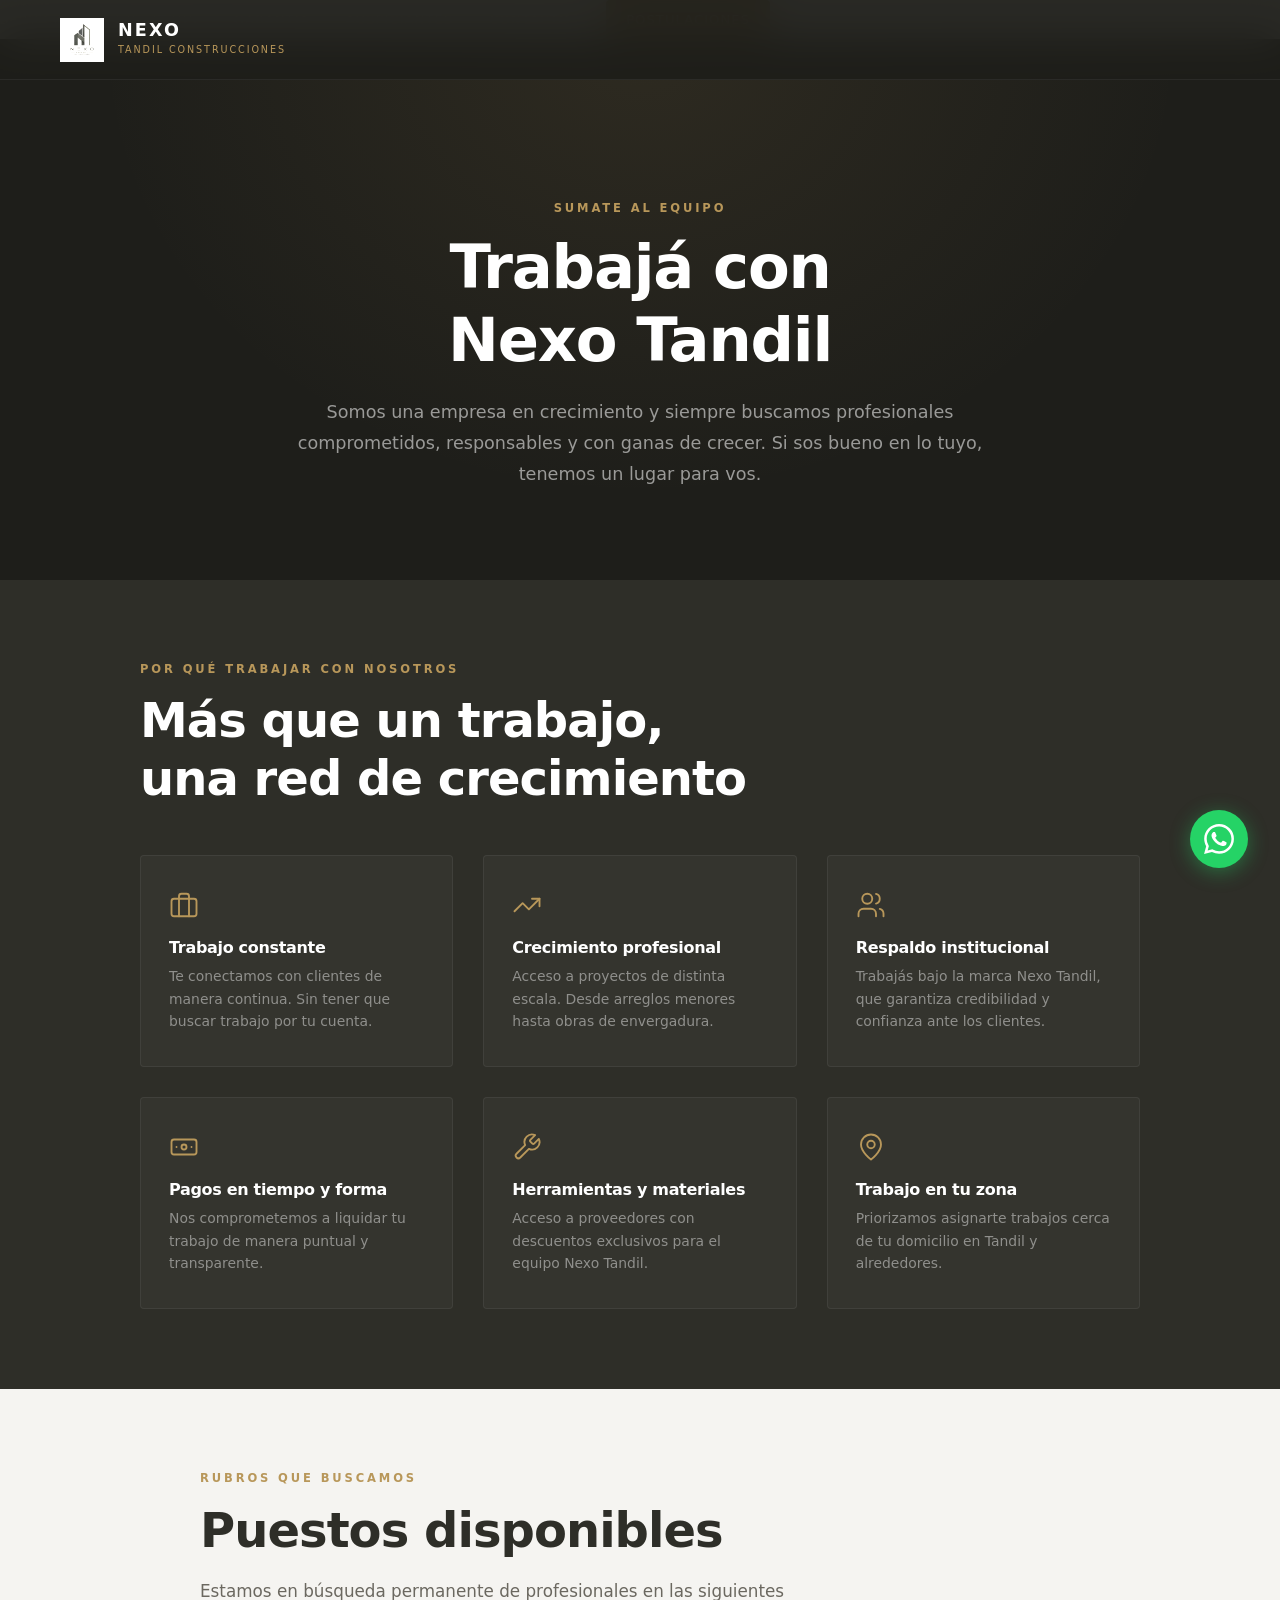
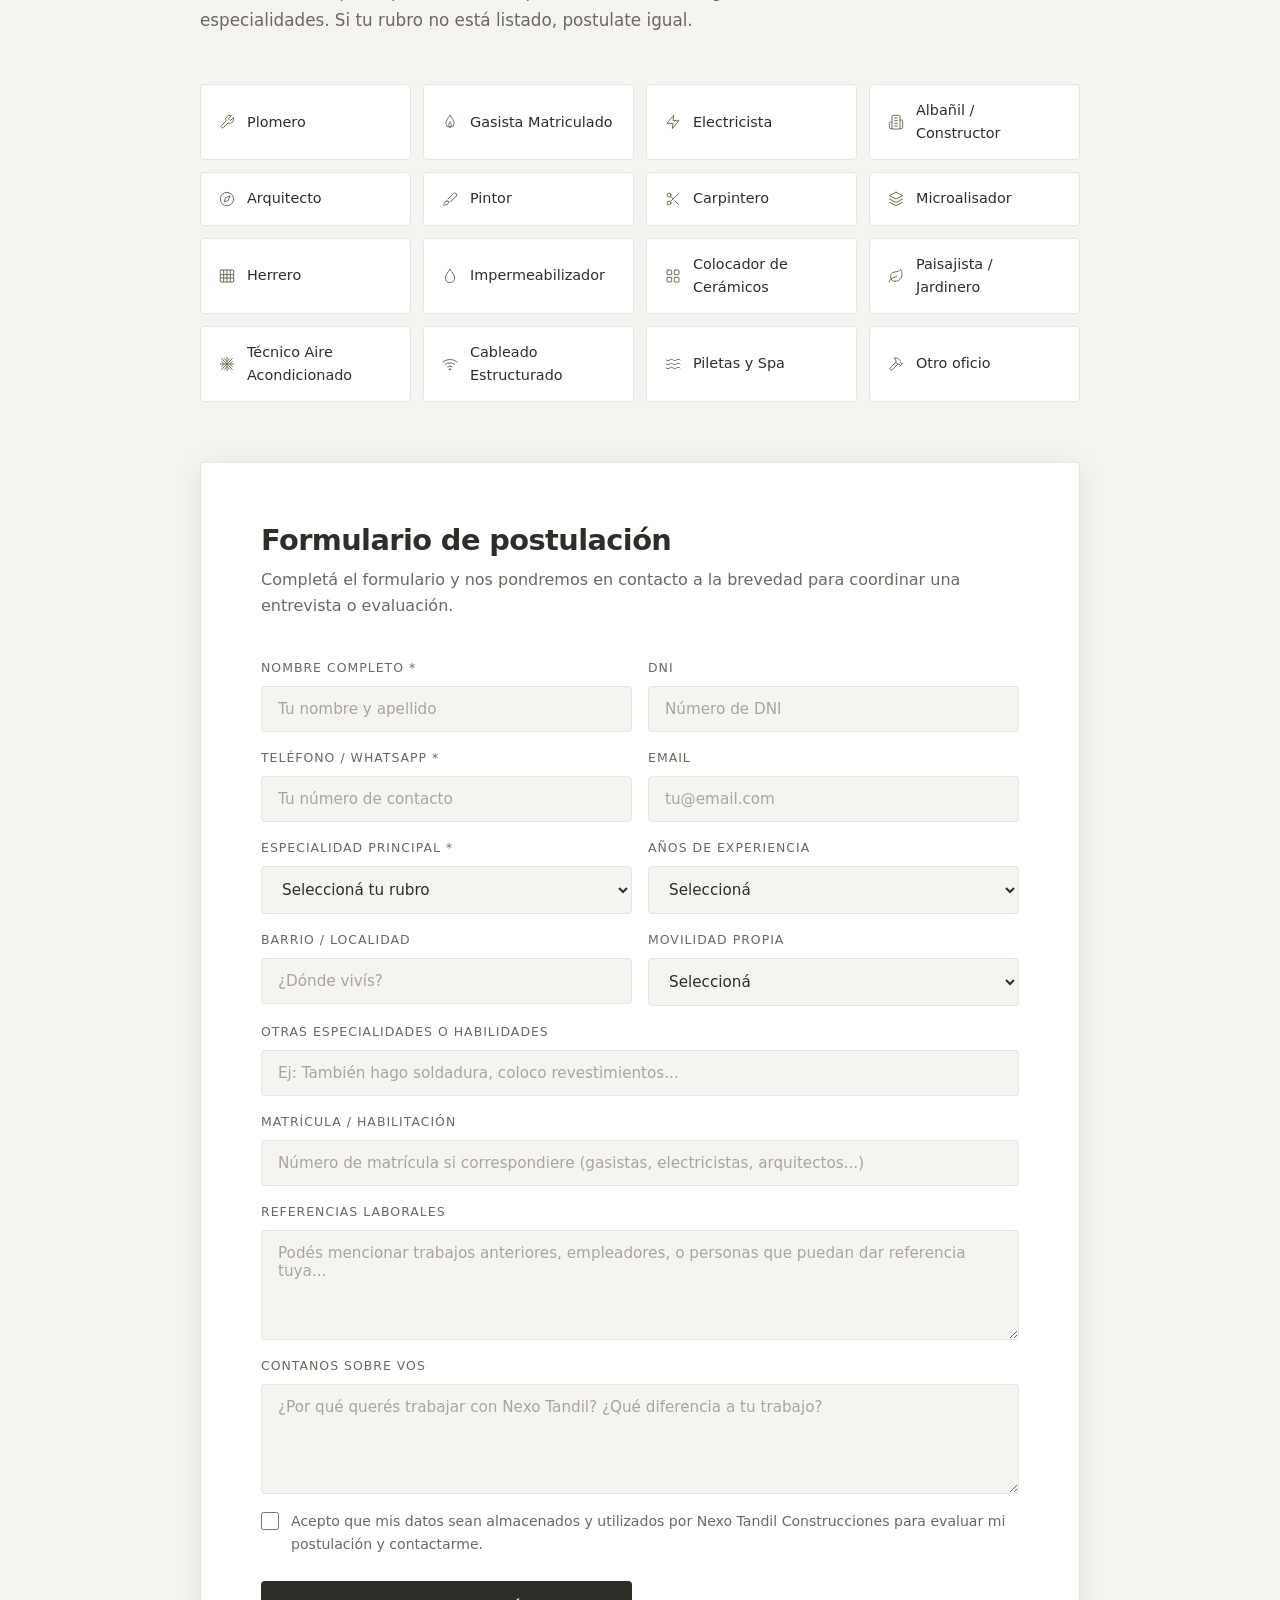
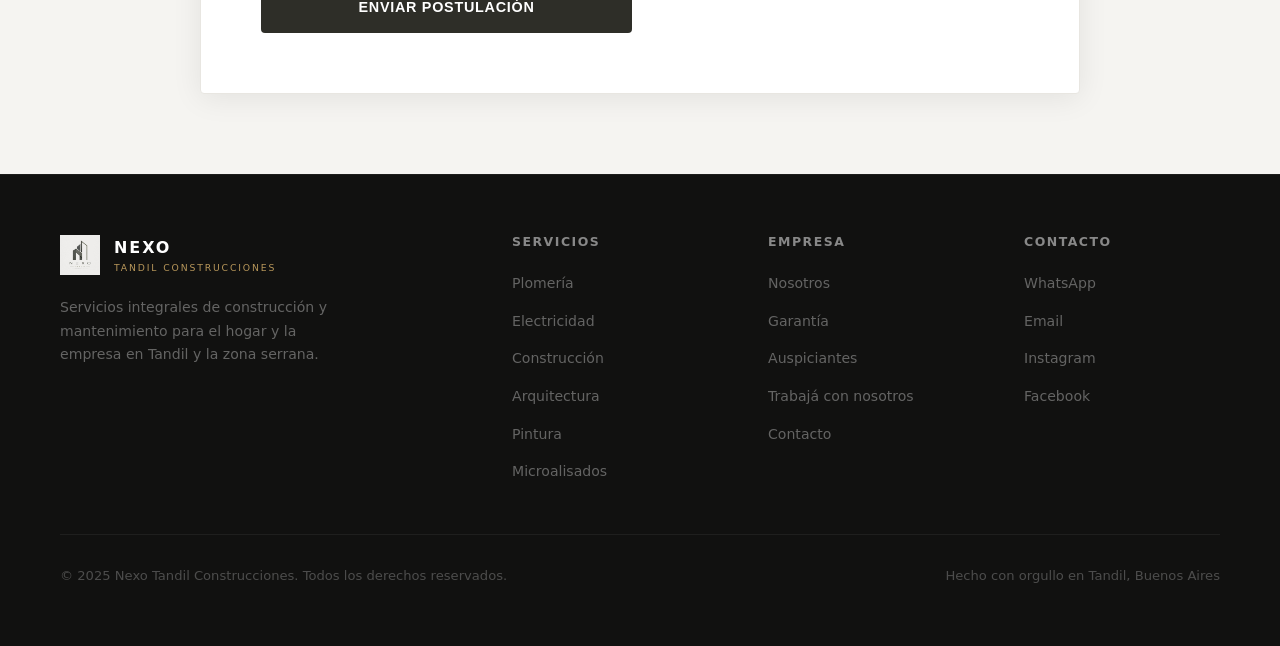
==== commit 9e89a9ab: "fix: mismo fix de menu movil que en nexo_tandil - nav-menu movido fuera del navbar (evita problema d" ====
--- a/postulaciones.html
+++ b/postulaciones.html
@@ -5,7 +5,45 @@
   <meta name="viewport" content="width=device-width, initial-scale=1.0" />
   <title>Postulaciones — Nexo Tandil Construcciones</title>
   <meta name="description" content="Unite al equipo de Nexo Tandil Construcciones. Buscamos plomeros, electricistas, gasistas, pintores, carpinteros y más.">
-  <link rel="stylesheet" href="style.css" />
+  <link rel="stylesheet" href="style.css?v=5" />
+  <style>
+    @media (max-width: 768px) {
+      #navMenu {
+        display: none;
+        position: fixed !important;
+        top: 0 !important; left: 0 !important; right: 0 !important; bottom: 0 !important;
+        width: 100% !important; height: 100% !important;
+        background: #111110 !important;
+        z-index: 9999 !important;
+        flex-direction: column !important;
+        align-items: center !important;
+        justify-content: center !important;
+        gap: 0 !important;
+        padding: 80px 0 40px !important;
+        overflow-y: auto; overflow-x: hidden;
+      }
+      #navMenu.open { display: flex !important; }
+      #navMenu a {
+        font-size: 1.1rem !important; font-weight: 500 !important;
+        letter-spacing: 0.08em; text-transform: uppercase;
+        color: rgba(255,255,255,0.75) !important;
+        width: 100% !important; text-align: center !important;
+        padding: 18px 40px !important;
+        border-bottom: 1px solid rgba(255,255,255,0.08) !important;
+        display: block !important;
+      }
+      #navMenu a:first-child { border-top: 1px solid rgba(255,255,255,0.08) !important; }
+      #navMenu a:hover, #navMenu a:active { color: #fff !important; background: rgba(255,255,255,0.05) !important; }
+      #navMenu a::after { display: none !important; }
+      #navMenu .nav-cta {
+        display: inline-flex !important; background: #b8975a !important;
+        color: #fff !important; border-radius: 4px !important;
+        padding: 14px 36px !important; margin-top: 28px !important;
+        border: none !important; width: auto !important;
+      }
+      #navToggle { z-index: 10000 !important; position: relative !important; }
+    }
+  </style>
 </head>
 <body>
 
@@ -128,18 +166,18 @@
       <span class="sub">Tandil Construcciones</span>
     </div>
   </a>
-  <div class="nav-menu" id="navMenu">
-    <a href="index.html#servicios">Servicios</a>
-    <a href="index.html#nosotros">Nosotros</a>
-    <a href="index.html#garantia">Garantía</a>
-    <a href="index.html#auspiciantes">Auspiciantes</a>
-    <a href="index.html#contacto">Contacto</a>
-    <a href="postulaciones.html" class="nav-cta">Postulaciones</a>
-  </div>
   <div class="nav-toggle" id="navToggle" onclick="toggleMenu()">
     <span id="t1"></span><span id="t2"></span><span id="t3"></span>
   </div>
 </nav>
+<div class="nav-menu" id="navMenu">
+  <a href="index.html#servicios">Servicios</a>
+  <a href="index.html#nosotros">Nosotros</a>
+  <a href="index.html#garantia">Garantía</a>
+  <a href="index.html#auspiciantes">Auspiciantes</a>
+  <a href="index.html#contacto">Contacto</a>
+  <a href="postulaciones.html" class="nav-cta">Postulaciones</a>
+</div>
 
 <!-- HERO -->
 <div class="page-hero">
@@ -367,9 +405,8 @@
   function toggleMenu() {
     menuOpen = !menuOpen;
     document.getElementById('navMenu').classList.toggle('open', menuOpen);
-    const t1 = document.getElementById('t1'), t2 = document.getElementById('t2'), t3 = document.getElementById('t3');
-    if (menuOpen) { t1.style.transform='rotate(45deg) translate(5px,5px)'; t2.style.opacity='0'; t3.style.transform='rotate(-45deg) translate(5px,-5px)'; }
-    else { t1.style.transform=''; t2.style.opacity=''; t3.style.transform=''; }
+    document.getElementById('navToggle').classList.toggle('open', menuOpen);
+    document.body.style.overflow = menuOpen ? 'hidden' : '';
   }
   document.querySelectorAll('.nav-menu a').forEach(a => a.addEventListener('click', () => { if (menuOpen) toggleMenu(); }));
 
--- a/style.css
+++ b/style.css
@@ -21,8 +21,8 @@
 
 /* === RESET === */
 *, *::before, *::after { box-sizing: border-box; margin: 0; padding: 0; }
-html { scroll-behavior: smooth; }
-body { font-family: 'Segoe UI', system-ui, -apple-system, sans-serif; background: var(--bg); color: var(--text); line-height: 1.6; }
+html { scroll-behavior: smooth; overflow-x: hidden; }
+body { font-family: 'Segoe UI', system-ui, -apple-system, sans-serif; background: var(--bg); color: var(--text); line-height: 1.6; overflow-x: hidden; }
 a { text-decoration: none; color: inherit; }
 img { max-width: 100%; display: block; }
 ul { list-style: none; }
@@ -113,6 +113,9 @@
 .nav-cta:hover { background: var(--gold-light) !important; }
 .nav-toggle { display: none; flex-direction: column; gap: 5px; cursor: pointer; padding: 4px; }
 .nav-toggle span { display: block; width: 24px; height: 2px; background: var(--white); transition: var(--transition); border-radius: 2px; }
+.nav-toggle.open span:nth-child(1) { transform: translateY(7px) rotate(45deg); }
+.nav-toggle.open span:nth-child(2) { opacity: 0; }
+.nav-toggle.open span:nth-child(3) { transform: translateY(-7px) rotate(-45deg); }
 
 /* === HERO === */
 .hero {
@@ -418,6 +421,7 @@
 .form-group input,
 .form-group textarea,
 .form-group select {
+  width: 100%;
   background: rgba(255,255,255,0.05);
   border: 1px solid rgba(255,255,255,0.1);
   border-radius: var(--radius);
@@ -626,30 +630,35 @@
 }
 @media (max-width: 768px) {
   .navbar { padding: 0 20px; }
-  .nav-menu { display: none; position: fixed; top: 0; left: 0; right: 0; bottom: 0; background: rgba(20,20,17,0.98); flex-direction: column; justify-content: center; gap: 32px; z-index: 999; }
+  .nav-menu { display: none; }
   .nav-menu.open { display: flex; }
-  .nav-menu a { font-size: 1.1rem; }
-  .nav-toggle { display: flex; z-index: 1000; }
+  .nav-toggle { display: flex; }
   .hero-content { padding: 0 20px; padding-top: 80px; }
   .hero-stats { gap: 30px; flex-wrap: wrap; }
   .hero-scroll { display: none; }
   .services-inner, .sponsors-inner { padding: 0 20px; }
   .about-inner, .warranty-inner, .contact-inner { padding: 0 20px; gap: 40px; }
   .form-grid { grid-template-columns: 1fr; }
+  .apply-form .form-grid { grid-template-columns: 1fr; }
   footer { padding: 40px 20px; }
   .footer-inner { grid-template-columns: 1fr; gap: 30px; }
   .footer-bottom { flex-direction: column; gap: 10px; text-align: center; }
   .warranty-badges { flex-direction: column; }
   .benefits-grid { grid-template-columns: 1fr; }
-  .apply-form-wrap { padding: 30px 24px; }
+  .apply-form-wrap { padding: 30px 20px; }
   .postulaciones-section { padding: 50px 20px; }
   .benefits-section { padding: 50px 20px; }
-  .contact-form { padding: 36px 28px; }
-  .sponsor-join { padding: 40px 30px; }
+  .page-hero { padding: 110px 20px 50px; }
+  .contact-form { padding: 30px 20px; }
+  .sponsor-join { padding: 40px 20px; }
+  .roles-grid { grid-template-columns: 1fr 1fr; }
 }
 @media (max-width: 480px) {
   .hero h1 { font-size: 2.2rem; }
   .hero-actions { flex-direction: column; align-items: flex-start; }
   .services-grid { grid-template-columns: 1fr; }
-  .roles-grid { grid-template-columns: 1fr 1fr; }
-}
+  .roles-grid { grid-template-columns: 1fr; }
+  .apply-form-wrap { padding: 24px 16px; }
+  .section-title { font-size: 1.8rem; }
+  .page-hero h1 { font-size: 2rem; }
+}
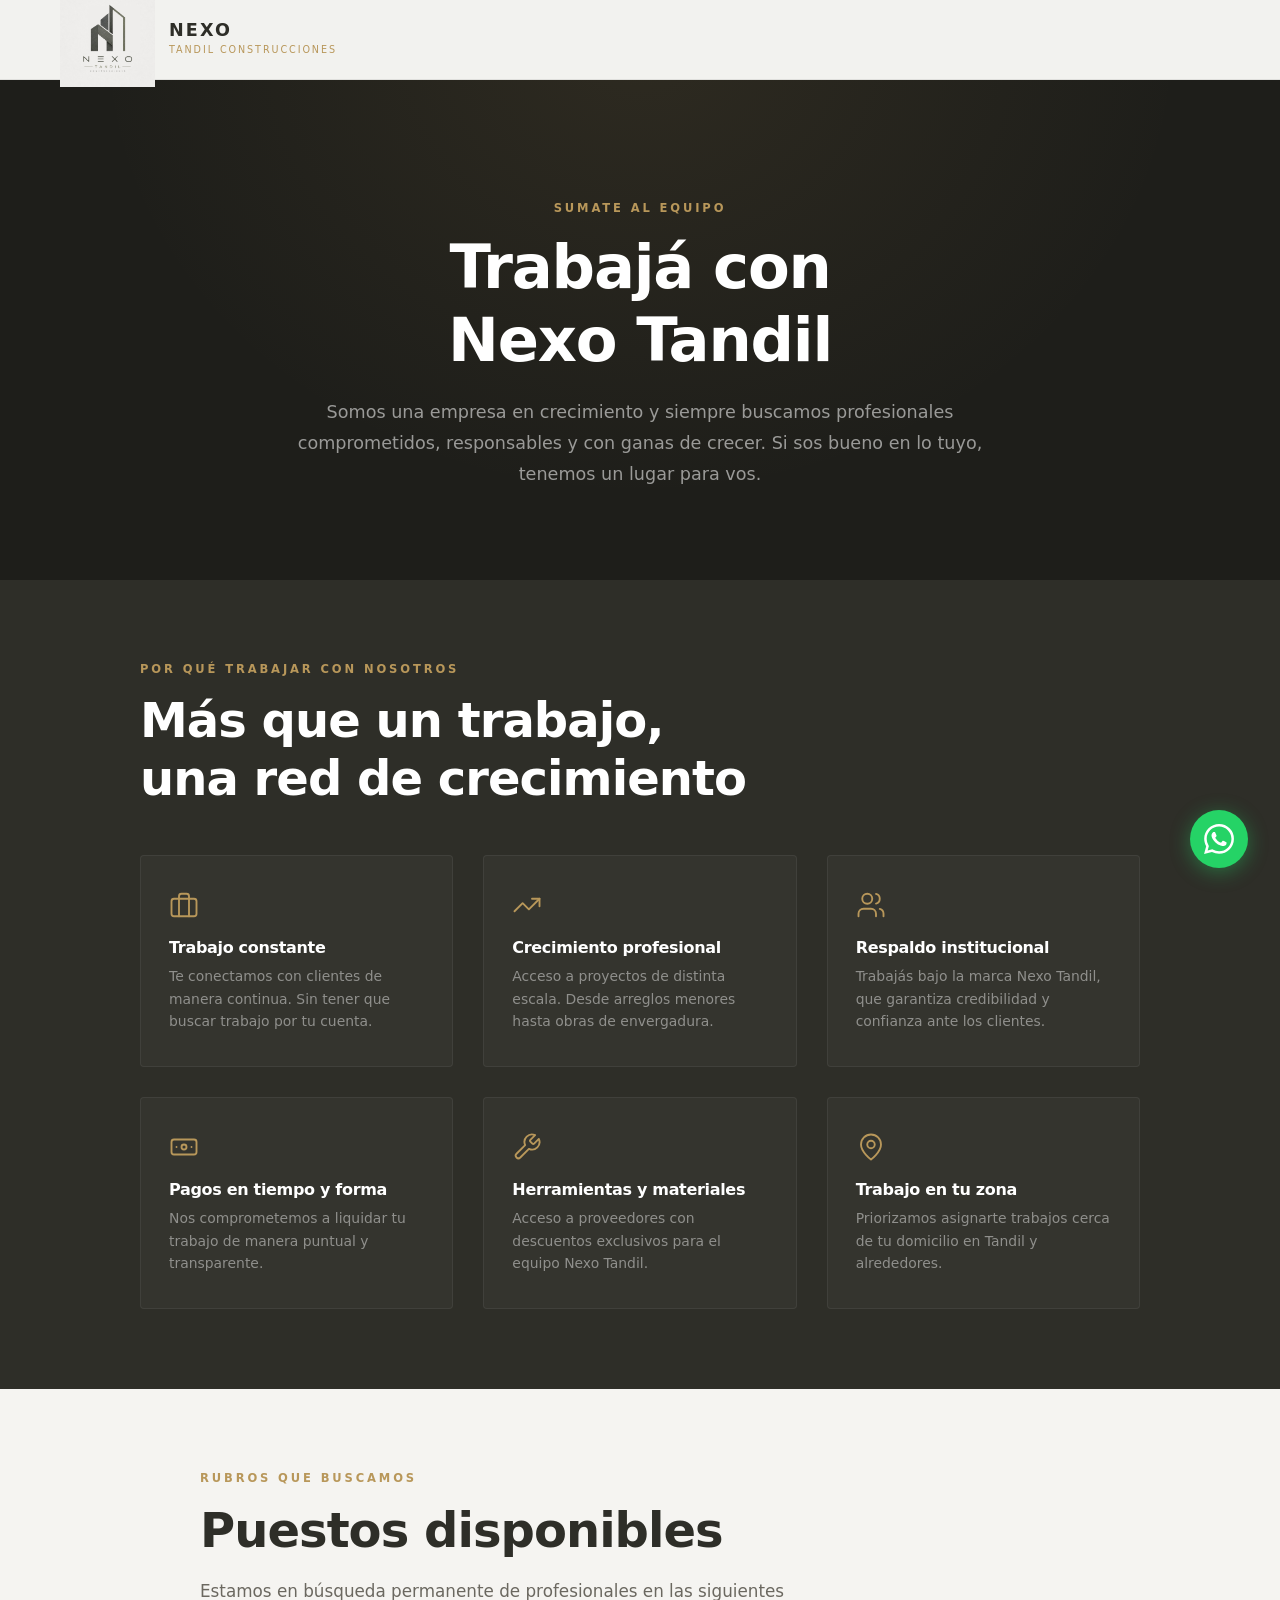
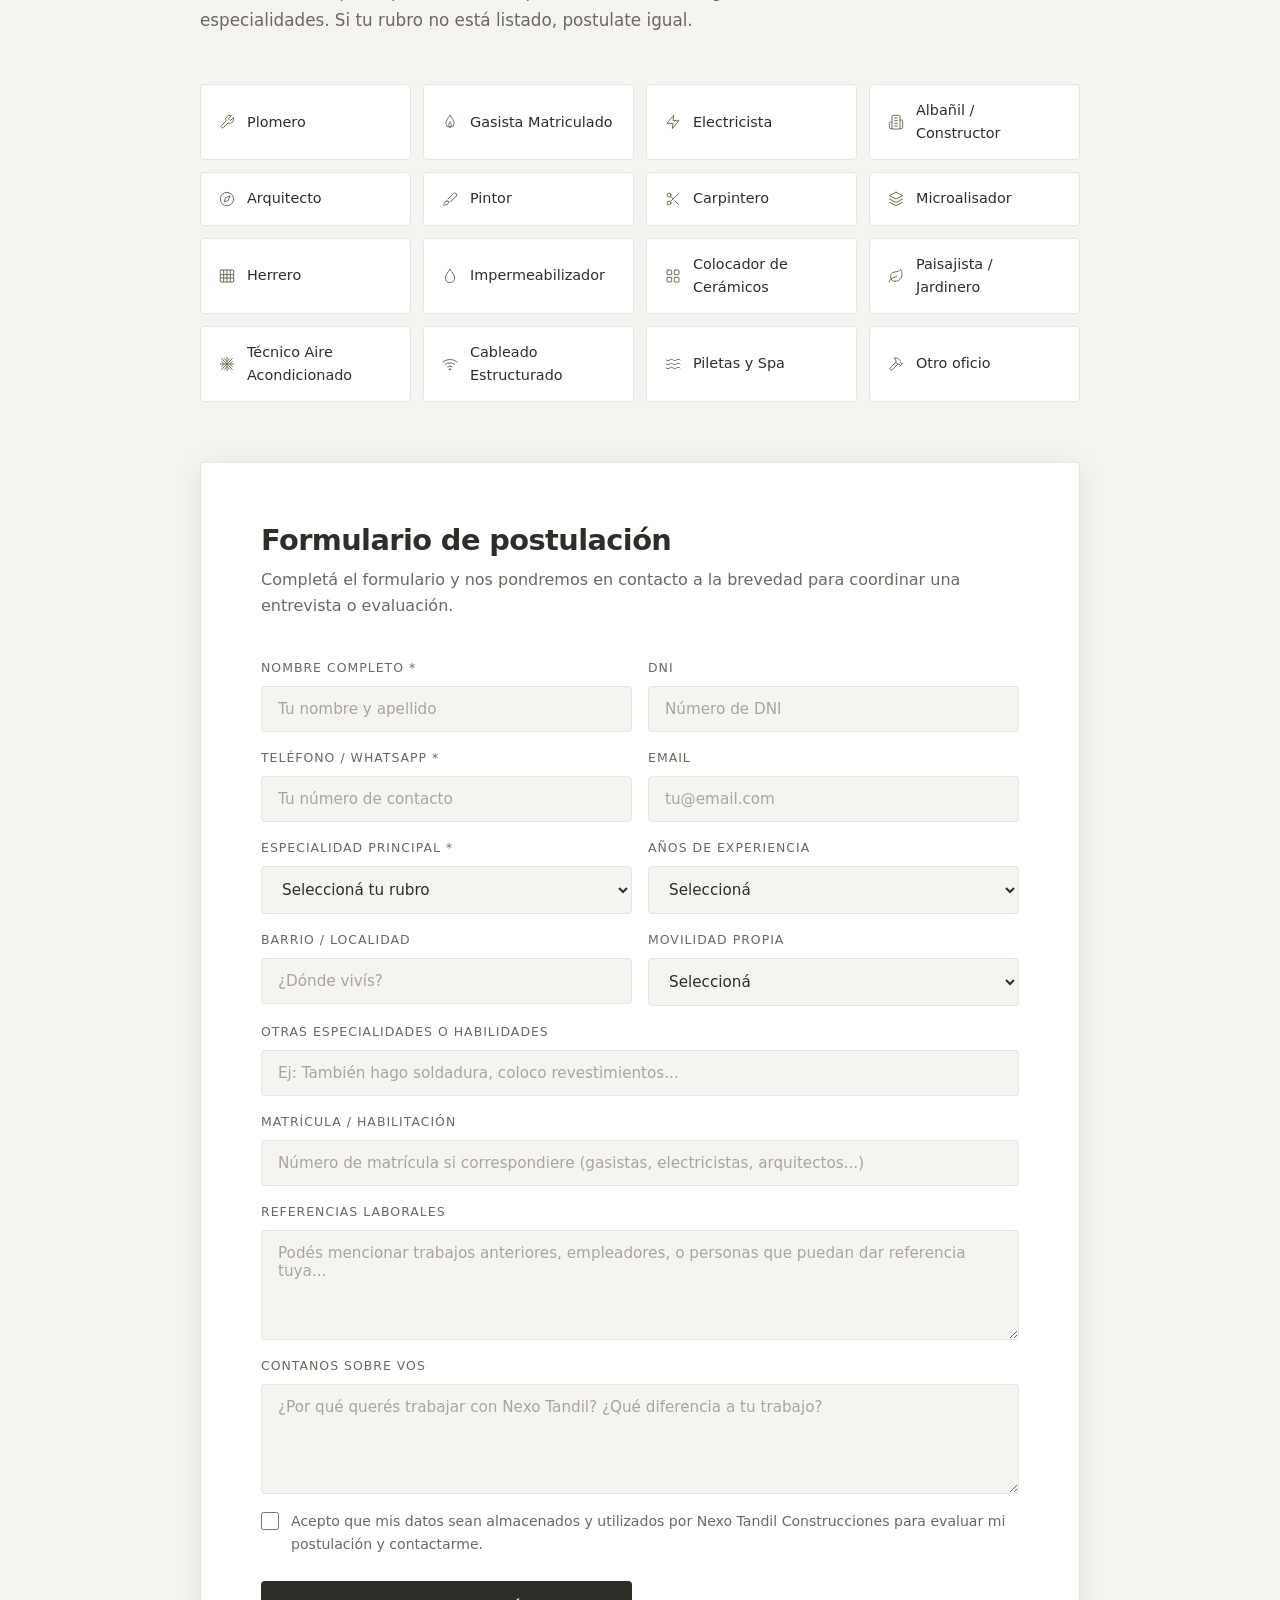
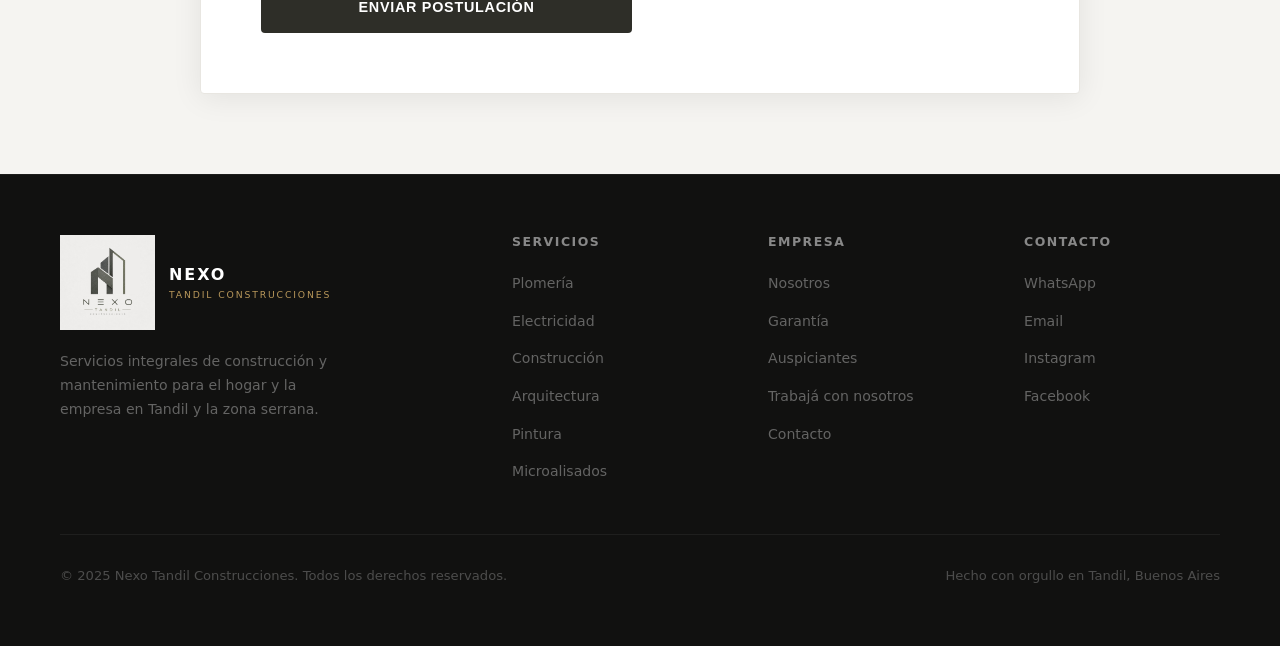
==== commit 0eac414d: "Garantía 6 meses, precio $14.500, consultas a WhatsApp y postulaciones a email - Extender garantía d" ====
--- a/postulaciones.html
+++ b/postulaciones.html
@@ -419,7 +419,24 @@
 
   function handleApplySubmit(e) {
     e.preventDefault();
-    showToast('Postulación enviada. Te contactamos pronto.');
+    const name       = document.getElementById('a-name').value;
+    const dni        = document.getElementById('a-dni').value;
+    const phone      = document.getElementById('a-phone').value;
+    const email      = document.getElementById('a-email').value;
+    const specialty  = document.getElementById('a-specialty').value;
+    const experience = document.getElementById('a-experience').value;
+    const location   = document.getElementById('a-location').value;
+    const transport  = document.getElementById('a-transport').value;
+    const other      = document.getElementById('a-other').value;
+    const matrix     = document.getElementById('a-matrix').value;
+    const refs       = document.getElementById('a-refs').value;
+    const about      = document.getElementById('a-about').value;
+    const subject = encodeURIComponent(`Postulación - ${specialty} - ${name}`);
+    const body = encodeURIComponent(
+      `Nombre: ${name}\nDNI: ${dni}\nTeléfono: ${phone}\nEmail: ${email}\n\nEspecialidad: ${specialty}\nExperiencia: ${experience}\nBarrio/Localidad: ${location}\nMovilidad: ${transport}\n\nOtras especialidades: ${other}\nMatrícula: ${matrix}\n\nReferencias:\n${refs}\n\nSobre el postulante:\n${about}`
+    );
+    window.location.href = `mailto:adriangrosman391@gmail.com?subject=${subject}&body=${body}`;
+    showToast('Abriendo cliente de correo...');
     e.target.reset();
     window.scrollTo({ top: 0, behavior: 'smooth' });
   }
--- a/style.css
+++ b/style.css
@@ -92,27 +92,27 @@
   justify-content: space-between;
   padding: 0 60px;
   height: 80px;
-  background: rgba(30,30,26,0.95);
+  background: #f2f2ef;
   backdrop-filter: blur(20px);
-  border-bottom: 1px solid rgba(255,255,255,0.06);
+  border-bottom: 1px solid rgba(0,0,0,0.08);
   transition: var(--transition);
 }
-.navbar.scrolled { height: 68px; background: rgba(20,20,17,0.98); }
+.navbar.scrolled { height: 68px; background: #e8e6e2; }
 .nav-logo { display: flex; align-items: center; gap: 14px; }
-.nav-logo img { height: 44px; width: 44px; object-fit: contain; filter: brightness(1.1); }
+.nav-logo img { height: 95px; width: auto; object-fit: contain; background: transparent; }
 .nav-logo-text { display: flex; flex-direction: column; }
-.nav-logo-text .brand { font-size: 1.1rem; font-weight: 800; letter-spacing: 0.12em; color: var(--white); text-transform: uppercase; line-height: 1; }
+.nav-logo-text .brand { font-size: 1.1rem; font-weight: 800; letter-spacing: 0.12em; color: var(--dark); text-transform: uppercase; line-height: 1; }
 .nav-logo-text .sub { font-size: 0.6rem; letter-spacing: 0.2em; color: var(--gold); text-transform: uppercase; margin-top: 3px; }
 .nav-menu { display: flex; align-items: center; gap: 36px; }
-.nav-menu a { font-size: 0.82rem; letter-spacing: 0.08em; text-transform: uppercase; color: rgba(255,255,255,0.75); font-weight: 500; transition: var(--transition); position: relative; }
+.nav-menu a { font-size: 0.82rem; letter-spacing: 0.08em; text-transform: uppercase; color: rgba(46,46,40,0.75); font-weight: 500; transition: var(--transition); position: relative; }
 .nav-menu a::after { content: ''; position: absolute; bottom: -4px; left: 0; width: 0; height: 1px; background: var(--gold); transition: var(--transition); }
-.nav-menu a:hover { color: var(--white); }
+.nav-menu a:hover { color: var(--dark); }
 .nav-menu a:hover::after { width: 100%; }
 .nav-cta { background: var(--gold); color: var(--white) !important; padding: 9px 20px; border-radius: var(--radius); }
 .nav-cta::after { display: none !important; }
 .nav-cta:hover { background: var(--gold-light) !important; }
 .nav-toggle { display: none; flex-direction: column; gap: 5px; cursor: pointer; padding: 4px; }
-.nav-toggle span { display: block; width: 24px; height: 2px; background: var(--white); transition: var(--transition); border-radius: 2px; }
+.nav-toggle span { display: block; width: 24px; height: 2px; background: var(--dark); transition: var(--transition); border-radius: 2px; }
 .nav-toggle.open span:nth-child(1) { transform: translateY(7px) rotate(45deg); }
 .nav-toggle.open span:nth-child(2) { opacity: 0; }
 .nav-toggle.open span:nth-child(3) { transform: translateY(-7px) rotate(-45deg); }
@@ -461,7 +461,7 @@
 }
 .footer-brand {}
 .footer-logo { display: flex; align-items: center; gap: 14px; margin-bottom: 20px; }
-.footer-logo img { height: 40px; width: 40px; object-fit: contain; }
+.footer-logo img { height: 95px; width: auto; object-fit: contain; background: transparent; }
 .footer-logo .brand { font-size: 1rem; font-weight: 800; letter-spacing: 0.12em; color: var(--white); text-transform: uppercase; }
 .footer-logo .sub { font-size: 0.58rem; letter-spacing: 0.2em; color: var(--gold); text-transform: uppercase; }
 .footer-desc { font-size: 0.88rem; color: rgba(255,255,255,0.35); line-height: 1.7; max-width: 280px; }
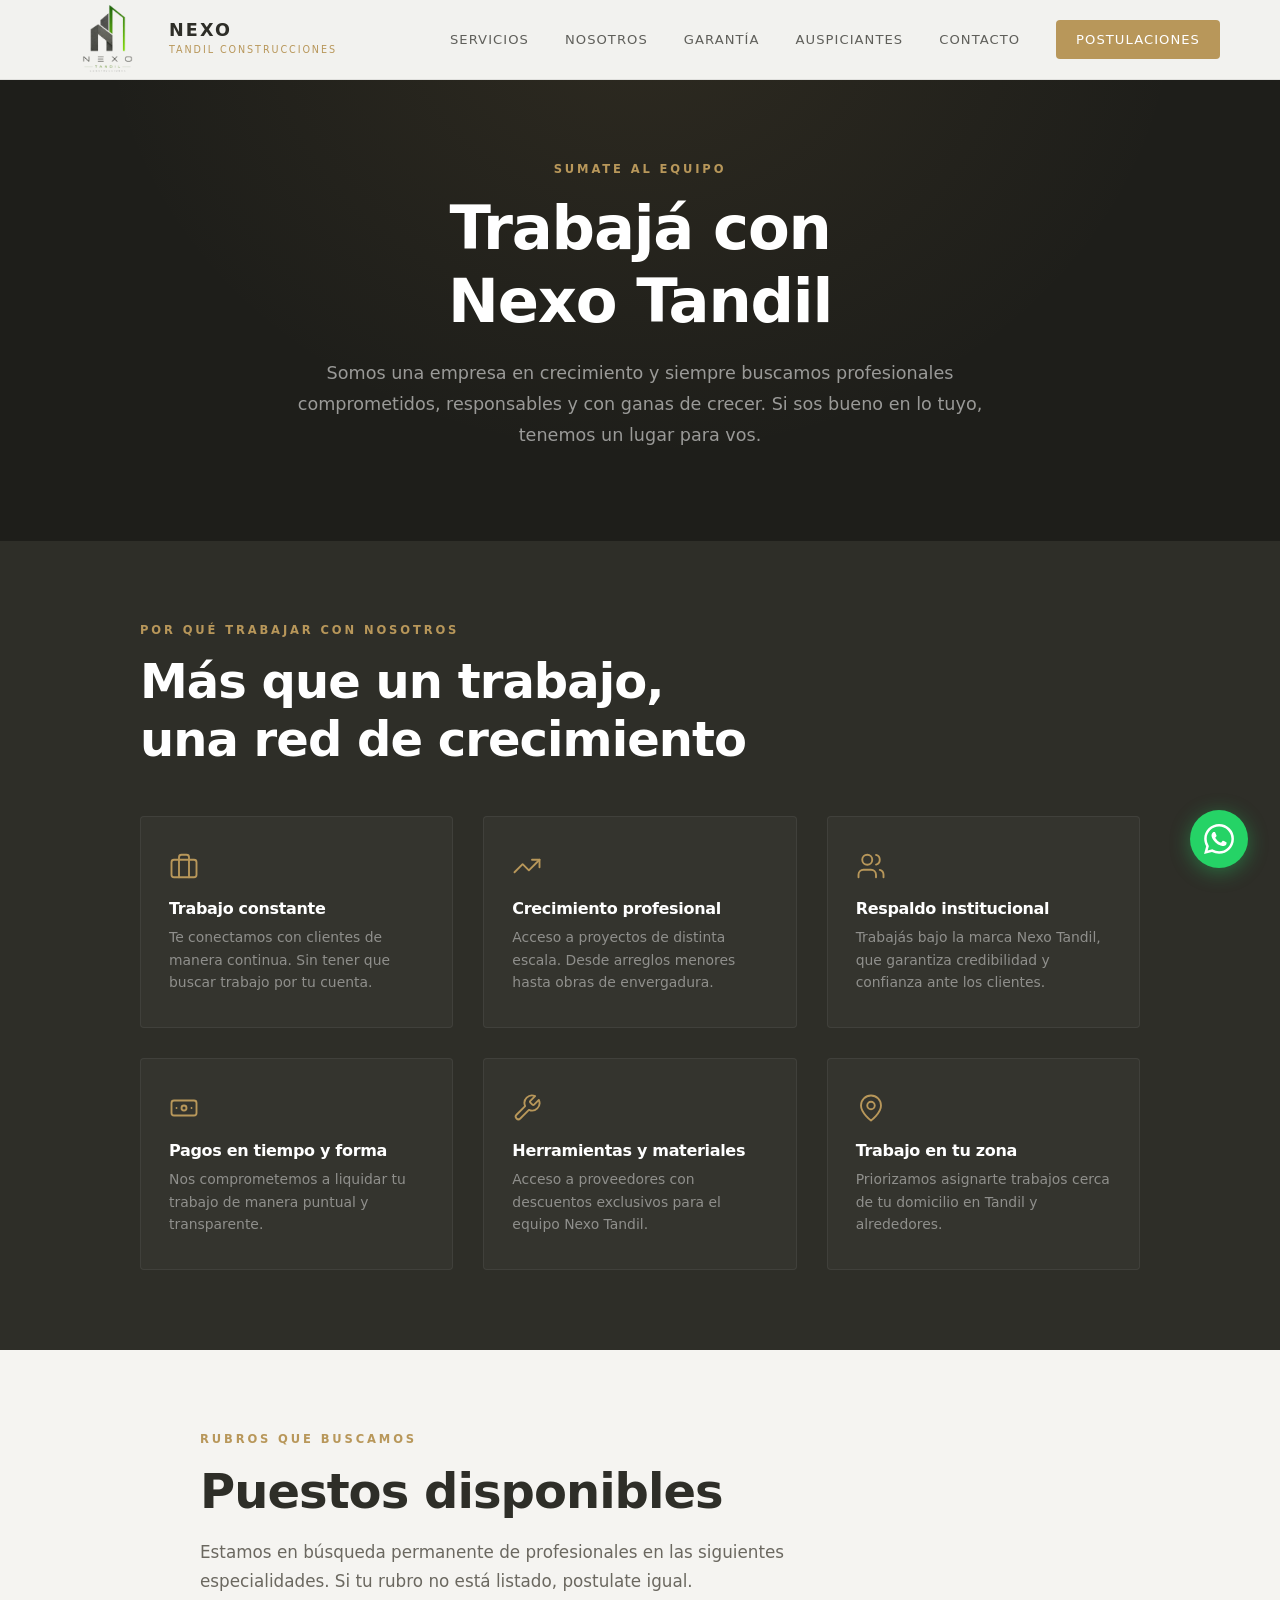
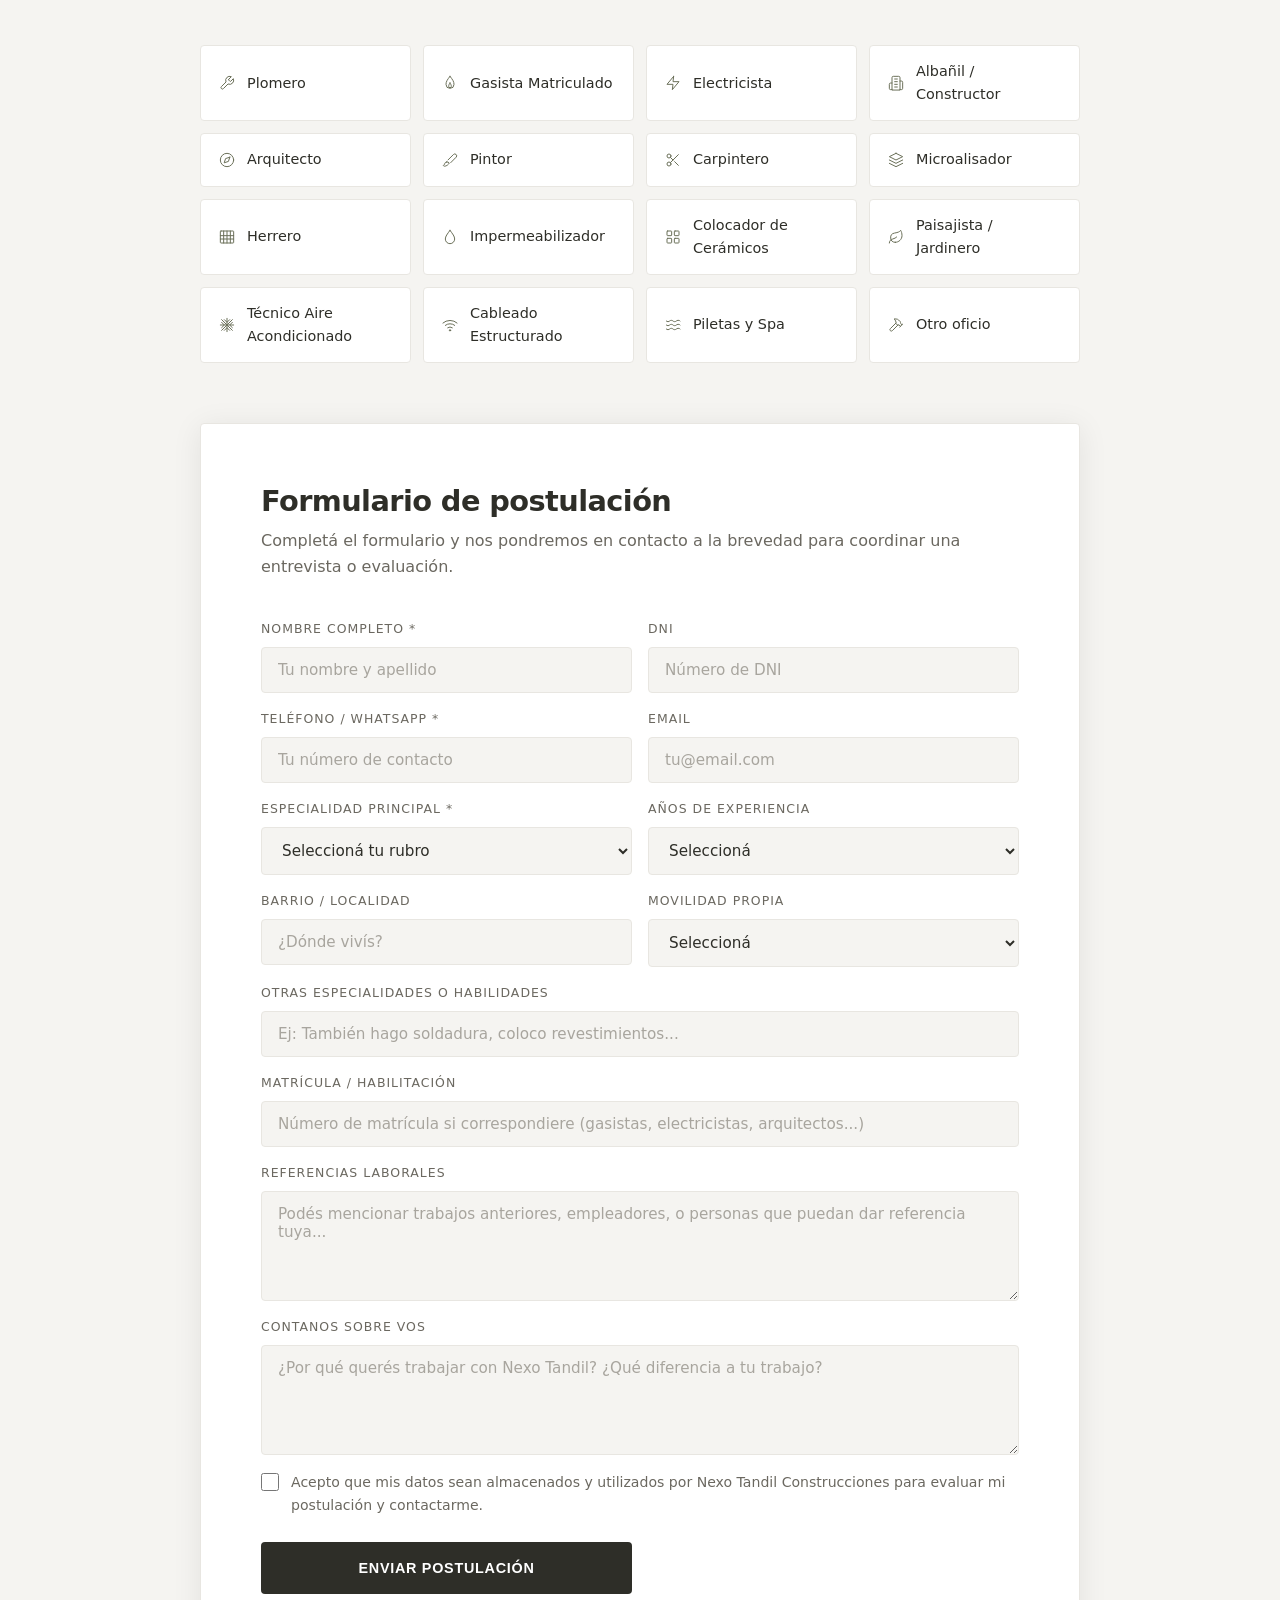
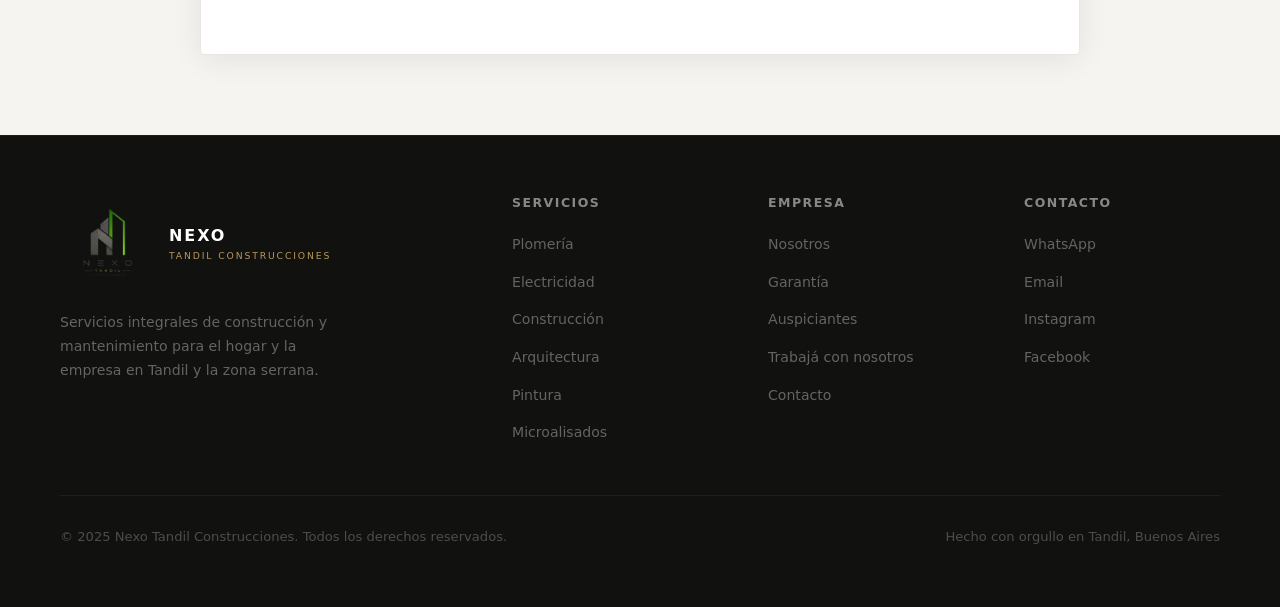
==== commit 92c70502: "Reemplazar logo.jpg por logo3.png y corregir navbar en postulaciones.html Co-Authored-By: Claude Son" ====
--- a/postulaciones.html
+++ b/postulaciones.html
@@ -160,24 +160,24 @@
 <!-- NAVBAR -->
 <nav class="navbar" id="navbar">
   <a href="index.html" class="nav-logo">
-    <img src="logo.jpg" alt="Nexo Tandil Construcciones" />
+    <img src="logo3.png" alt="Nexo Tandil Construcciones" />
     <div class="nav-logo-text">
       <span class="brand">Nexo</span>
       <span class="sub">Tandil Construcciones</span>
     </div>
   </a>
+  <div class="nav-menu" id="navMenu">
+    <a href="index.html#servicios">Servicios</a>
+    <a href="index.html#nosotros">Nosotros</a>
+    <a href="index.html#garantia">Garantía</a>
+    <a href="index.html#auspiciantes">Auspiciantes</a>
+    <a href="index.html#contacto">Contacto</a>
+    <a href="postulaciones.html" class="nav-cta">Postulaciones</a>
+  </div>
   <div class="nav-toggle" id="navToggle" onclick="toggleMenu()">
     <span id="t1"></span><span id="t2"></span><span id="t3"></span>
   </div>
 </nav>
-<div class="nav-menu" id="navMenu">
-  <a href="index.html#servicios">Servicios</a>
-  <a href="index.html#nosotros">Nosotros</a>
-  <a href="index.html#garantia">Garantía</a>
-  <a href="index.html#auspiciantes">Auspiciantes</a>
-  <a href="index.html#contacto">Contacto</a>
-  <a href="postulaciones.html" class="nav-cta">Postulaciones</a>
-</div>
 
 <!-- HERO -->
 <div class="page-hero">
@@ -342,7 +342,7 @@
   <div class="footer-inner">
     <div class="footer-brand">
       <div class="footer-logo">
-        <img src="logo.jpg" alt="Nexo Tandil" />
+        <img src="logo3.png" alt="Nexo Tandil" />
         <div>
           <div class="brand">Nexo</div>
           <div class="sub">Tandil Construcciones</div>
